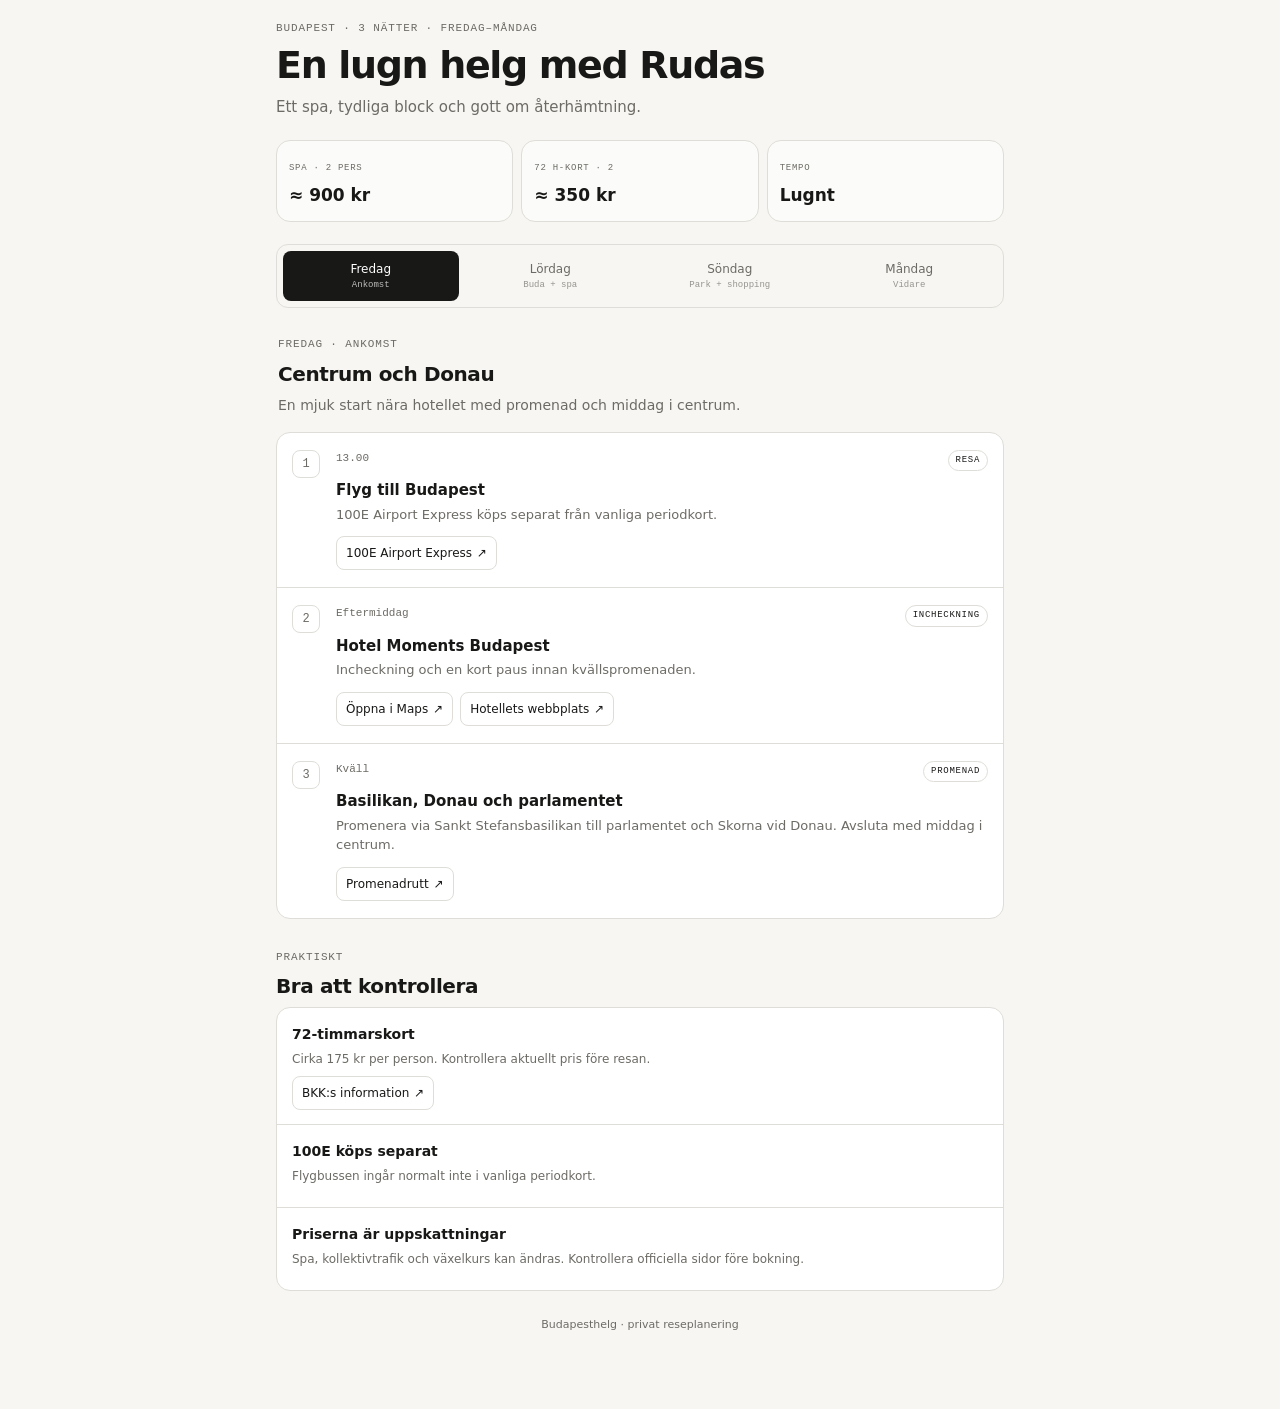
==== index.html @ fdc35cb1 "Publish Budapest weekend itinerary" ====
<!doctype html>
<html lang="sv">
<head>
  <meta charset="utf-8">
  <meta name="viewport" content="width=device-width,initial-scale=1,viewport-fit=cover">
  <meta name="theme-color" content="#f7f6f2">
  <title>Budapesthelg – Rudas och stadsschema</title>
  <style>
    :root{--bg:#f7f6f2;--card:#fff;--text:#181817;--muted:#6d6b65;--line:#deddd7;--soft:#eeece6;--accent:#181817;--accentText:#fff;--radius:14px}*{box-sizing:border-box}html{scroll-behavior:smooth}body{margin:0;background:var(--bg);color:var(--text);font-family:Inter,ui-sans-serif,system-ui,-apple-system,BlinkMacSystemFont,"Segoe UI",sans-serif;line-height:1.5}.app{width:min(760px,100%);margin:auto;padding:20px 16px 64px}.eyebrow,.meta,.tag{font-family:ui-monospace,SFMono-Regular,Menlo,monospace;text-transform:uppercase;letter-spacing:.08em}.eyebrow{font-size:11px;color:var(--muted)}h1{font-size:clamp(24px,6vw,38px);line-height:1.08;letter-spacing:-.035em;margin:8px 0 10px}h2{font-size:20px;letter-spacing:-.02em;margin:6px 0}.lead{margin:0;color:var(--muted);font-size:15px}.summary{display:grid;grid-template-columns:repeat(3,minmax(0,1fr));gap:8px;margin:22px 0}.metric{border:1px solid var(--line);border-radius:var(--radius);padding:12px;background:rgba(255,255,255,.55)}.metric .meta{font-size:9px;color:var(--muted)}.metric strong{display:block;margin-top:6px;font-size:17px;font-weight:600}.tabs{position:sticky;top:0;z-index:10;display:grid;grid-template-columns:repeat(4,1fr);gap:4px;padding:6px;background:rgba(247,246,242,.94);border:1px solid var(--line);border-radius:12px;backdrop-filter:blur(10px)}button{font:inherit;border:0;border-radius:8px;padding:9px 4px;background:transparent;color:var(--muted);cursor:pointer}button.active{background:var(--accent);color:var(--accentText)}button span{display:block;font-size:12px}button small{display:block;font-family:ui-monospace,SFMono-Regular,Menlo,monospace;font-size:9px;opacity:.7;margin-top:1px}.day{display:none}.day.active{display:block}.day-head{padding:28px 2px 16px}.day-head p{margin:5px 0 0;color:var(--muted);font-size:14px}.schedule{border:1px solid var(--line);border-radius:var(--radius);background:var(--card);overflow:hidden}.item{display:grid;grid-template-columns:32px minmax(0,1fr);gap:12px;padding:17px 15px;border-bottom:1px solid var(--line)}.item:last-child{border-bottom:0}.item.feature{background:var(--soft)}.num{width:28px;height:28px;border:1px solid var(--line);border-radius:8px;display:grid;place-items:center;font-family:ui-monospace,SFMono-Regular,Menlo,monospace;font-size:12px;color:var(--muted)}.item-top{display:flex;justify-content:space-between;gap:10px;align-items:start}.time{font-family:ui-monospace,SFMono-Regular,Menlo,monospace;font-size:11px;color:var(--muted)}.tag{font-size:9px;border:1px solid var(--line);border-radius:999px;padding:3px 7px;white-space:nowrap}.item h3{font-size:15px;margin:8px 0 3px}.item p{font-size:13px;color:var(--muted);margin:0}.links{display:flex;flex-wrap:wrap;gap:7px;margin-top:12px}.links a,.practical a{display:inline-flex;align-items:center;gap:5px;border:1px solid var(--line);border-radius:8px;padding:7px 9px;color:var(--text);text-decoration:none;font-size:12px;background:var(--card)}.feature .links a:first-child{background:var(--accent);color:var(--accentText);border-color:var(--accent)}.links a::after,.practical a::after{content:"↗"}.practical{margin-top:30px}.practical-list{border:1px solid var(--line);border-radius:var(--radius);background:var(--card);overflow:hidden}.practical-row{padding:14px 15px;border-bottom:1px solid var(--line)}.practical-row:last-child{border:0}.practical-row strong{font-size:14px}.practical-row p{font-size:12px;color:var(--muted);margin:4px 0 8px}.footer{margin-top:26px;color:var(--muted);font-size:11px;text-align:center}@media(max-width:430px){.app{padding:16px 12px 48px}.summary{grid-template-columns:repeat(2,minmax(0,1fr))}.metric:last-child{grid-column:span 2}.tabs small{display:none}.item{padding:15px 12px}.item-top{align-items:center}}@media(prefers-color-scheme:dark){:root{--bg:#151514;--card:#1c1c1a;--text:#f2f1ec;--muted:#aaa79f;--line:#35342f;--soft:#24231f;--accent:#f2f1ec;--accentText:#181817}.tabs{background:rgba(21,21,20,.94)}.metric{background:rgba(28,28,26,.62)}}
  </style>
</head>
<body>
<main class="app">
  <header>
    <div class="eyebrow">Budapest · 3 nätter · fredag–måndag</div>
    <h1>En lugn helg med Rudas</h1>
    <p class="lead">Ett spa, tydliga block och gott om återhämtning.</p>
    <div class="summary">
      <div class="metric"><span class="meta">Spa · 2 pers</span><strong>≈ 900 kr</strong></div>
      <div class="metric"><span class="meta">72 h-kort · 2</span><strong>≈ 350 kr</strong></div>
      <div class="metric"><span class="meta">Tempo</span><strong>Lugnt</strong></div>
    </div>
  </header>
  <nav class="tabs" aria-label="Välj dag">
    <button class="active" data-day="fre"><span>Fredag</span><small>Ankomst</small></button>
    <button data-day="lor"><span>Lördag</span><small>Buda + spa</small></button>
    <button data-day="son"><span>Söndag</span><small>Park + shopping</small></button>
    <button data-day="man"><span>Måndag</span><small>Vidare</small></button>
  </nav>

  <section class="day active" id="fre">
    <div class="day-head"><div class="eyebrow">Fredag · Ankomst</div><h2>Centrum och Donau</h2><p>En mjuk start nära hotellet med promenad och middag i centrum.</p></div>
    <div class="schedule">
      <article class="item"><div class="num">1</div><div><div class="item-top"><span class="time">13.00</span><span class="tag">Resa</span></div><h3>Flyg till Budapest</h3><p>100E Airport Express köps separat från vanliga periodkort.</p><div class="links"><a href="https://bkk.hu/en/travel-information/airport-express/" target="_blank">100E Airport Express</a></div></div></article>
      <article class="item"><div class="num">2</div><div><div class="item-top"><span class="time">Eftermiddag</span><span class="tag">Incheckning</span></div><h3>Hotel Moments Budapest</h3><p>Incheckning och en kort paus innan kvällspromenaden.</p><div class="links"><a href="https://www.google.com/maps/search/?api=1&query=Hotel+Moments+Budapest" target="_blank">Öppna i Maps</a><a href="https://hotelmomentsbudapest.hu/" target="_blank">Hotellets webbplats</a></div></div></article>
      <article class="item"><div class="num">3</div><div><div class="item-top"><span class="time">Kväll</span><span class="tag">Promenad</span></div><h3>Basilikan, Donau och parlamentet</h3><p>Promenera via Sankt Stefansbasilikan till parlamentet och Skorna vid Donau. Avsluta med middag i centrum.</p><div class="links"><a href="https://www.google.com/maps/dir/?api=1&origin=Hotel+Moments+Budapest&destination=Shoes+on+the+Danube+Bank&waypoints=St.+Stephen%27s+Basilica%7CHungarian+Parliament+Building&travelmode=walking" target="_blank">Promenadrutt</a></div></div></article>
    </div>
  </section>

  <section class="day" id="lor">
    <div class="day-head"><div class="eyebrow">Lördag · Buda + spa</div><h2>Slottskvarteren och Rudas</h2><p>Helgens huvuddag: utsikter i Buda följt av ett långt, lugnt spabesök.</p></div>
    <div class="schedule">
      <article class="item"><div class="num">1</div><div><div class="item-top"><span class="time">Tidig morgon</span><span class="tag">2–3 tim</span></div><h3>Fiskarbastionen och Mattiaskyrkan</h3><p>Börja tidigt för lugnare gränder och bättre plats vid utsiktspunkterna.</p><div class="links"><a href="https://www.google.com/maps/search/?api=1&query=Fisherman%27s+Bastion+Budapest" target="_blank">Öppna i Maps</a><a href="https://matyas-templom.hu/" target="_blank">Mattiaskyrkan</a></div></div></article>
      <article class="item"><div class="num">2</div><div><div class="item-top"><span class="time">Förmiddag</span><span class="tag">Promenad</span></div><h3>Budaslottet</h3><p>Fortsätt söderut genom slottsområdet och ta lunch innan badet.</p><div class="links"><a href="https://www.google.com/maps/dir/?api=1&origin=Fisherman%27s+Bastion&destination=Rudas+Thermal+Bath&waypoints=Buda+Castle&travelmode=walking" target="_blank">Rutt genom Buda</a></div></div></article>
      <article class="item feature"><div class="num">3</div><div><div class="item-top"><span class="time">13.00–16.30</span><span class="tag">3,5 tim</span></div><h3>Rudasbadet</h3><p>Helgens enda spa. Cirka 450 kr per person beroende på dag, paket och växelkurs.</p><div class="links"><a href="https://www.rudasfurdo.hu/en" target="_blank">Rudas officiella sida</a><a href="https://www.google.com/maps/search/?api=1&query=Rudas+Thermal+Bath+Budapest" target="_blank">Öppna i Maps</a></div></div></article>
      <article class="item"><div class="num">4</div><div><div class="item-top"><span class="time">Kväll</span><span class="tag">Valfritt</span></div><h3>Vila, middag och Donaukryssning</h3><p>Lägg kryssningen efter middagen om energin finns. Boka bara om väder och tider passar.</p><div class="links"><a href="https://www.google.com/search?q=Budapest+official+Danube+cruise+evening" target="_blank">Sök avgångar</a></div></div></article>
    </div>
  </section>

  <section class="day" id="son">
    <div class="day-head"><div class="eyebrow">Söndag · Park + shopping</div><h2>Stadsparken och Arena Mall</h2><p>En rymlig dag med park på morgonen, shopping på eftermiddagen och fri kväll.</p></div>
    <div class="schedule">
      <article class="item"><div class="num">1</div><div><div class="item-top"><span class="time">Morgon</span><span class="tag">Promenad</span></div><h3>Hjältarnas torg</h3><p>Starta vid torget och fortsätt in i Stadsparken.</p><div class="links"><a href="https://www.google.com/maps/search/?api=1&query=Heroes%27+Square+Budapest" target="_blank">Öppna i Maps</a></div></div></article>
      <article class="item"><div class="num">2</div><div><div class="item-top"><span class="time">Förmiddag</span><span class="tag">1–2 tim</span></div><h3>Vajdahunyad-slottet</h3><p>Gå genom parken till slottsområdet och ät lunch innan ni åker vidare.</p><div class="links"><a href="https://www.google.com/maps/dir/?api=1&origin=Heroes%27+Square+Budapest&destination=Vajdahunyad+Castle&travelmode=walking" target="_blank">Promenadrutt</a></div></div></article>
      <article class="item"><div class="num">3</div><div><div class="item-top"><span class="time">13.30–17.00</span><span class="tag">3,5 tim</span></div><h3>Arena Mall</h3><p>Shoppingblocket ligger samlat så att resten av dagen inte behöver styras av butiker.</p><div class="links"><a href="https://www.arenamall.hu/en" target="_blank">Arena Mall</a><a href="https://www.google.com/maps/search/?api=1&query=Arena+Mall+Budapest" target="_blank">Öppna i Maps</a></div></div></article>
      <article class="item"><div class="num">4</div><div><div class="item-top"><span class="time">Kväll</span><span class="tag">Valfritt</span></div><h3>Middag och judiska kvarteren</h3><p>Avsluta med en promenad i kvarteren och Szimpla Kert om ni vill ha mer kvällsliv.</p><div class="links"><a href="https://www.google.com/maps/search/?api=1&query=Szimpla+Kert+Budapest" target="_blank">Szimpla Kert</a></div></div></article>
    </div>
  </section>

  <section class="day" id="man">
    <div class="day-head"><div class="eyebrow">Måndag · Vidare</div><h2>Avresa mot Wien</h2><p>Håll morgonen enkel och lämna marginal för frukost, utcheckning och stationen.</p></div>
    <div class="schedule">
      <article class="item"><div class="num">1</div><div><div class="item-top"><span class="time">Morgon</span><span class="tag">Lugnt</span></div><h3>Frukost och utcheckning</h3><p>Kontrollera avgångsstation och tågläge kvällen före.</p></div></article>
      <article class="item"><div class="num">2</div><div><div class="item-top"><span class="time">Därefter</span><span class="tag">Resa</span></div><h3>Tåg mot Wien</h3><p>Planera ankomst till stationen med god marginal.</p><div class="links"><a href="https://www.mavcsoport.hu/en" target="_blank">MÁV</a><a href="https://www.oebb.at/en/" target="_blank">ÖBB</a></div></div></article>
    </div>
  </section>

  <section class="practical">
    <div class="eyebrow">Praktiskt</div>
    <h2>Bra att kontrollera</h2>
    <div class="practical-list">
      <div class="practical-row"><strong>72-timmarskort</strong><p>Cirka 175 kr per person. Kontrollera aktuellt pris före resan.</p><a href="https://bkk.hu/en/tickets-and-passes/prices/travelcards-valid-for-one-or-more-days/budapest-72-hour-travelcard.33/" target="_blank">BKK:s information</a></div>
      <div class="practical-row"><strong>100E köps separat</strong><p>Flygbussen ingår normalt inte i vanliga periodkort.</p></div>
      <div class="practical-row"><strong>Priserna är uppskattningar</strong><p>Spa, kollektivtrafik och växelkurs kan ändras. Kontrollera officiella sidor före bokning.</p></div>
    </div>
  </section>
  <p class="footer">Budapesthelg · privat reseplanering</p>
</main>
<script>
  const buttons=[...document.querySelectorAll('[data-day]')];
  const days=[...document.querySelectorAll('.day')];
  buttons.forEach(button=>button.addEventListener('click',()=>{
    buttons.forEach(b=>b.classList.toggle('active',b===button));
    days.forEach(day=>day.classList.toggle('active',day.id===button.dataset.day));
    history.replaceState(null,'','#'+button.dataset.day);
    window.scrollTo({top:document.querySelector('.tabs').offsetTop-8,behavior:'smooth'});
  }));
  const requested=location.hash.slice(1);
  const initial=buttons.find(b=>b.dataset.day===requested);
  if(initial) initial.click();
</script>
</body>
</html>
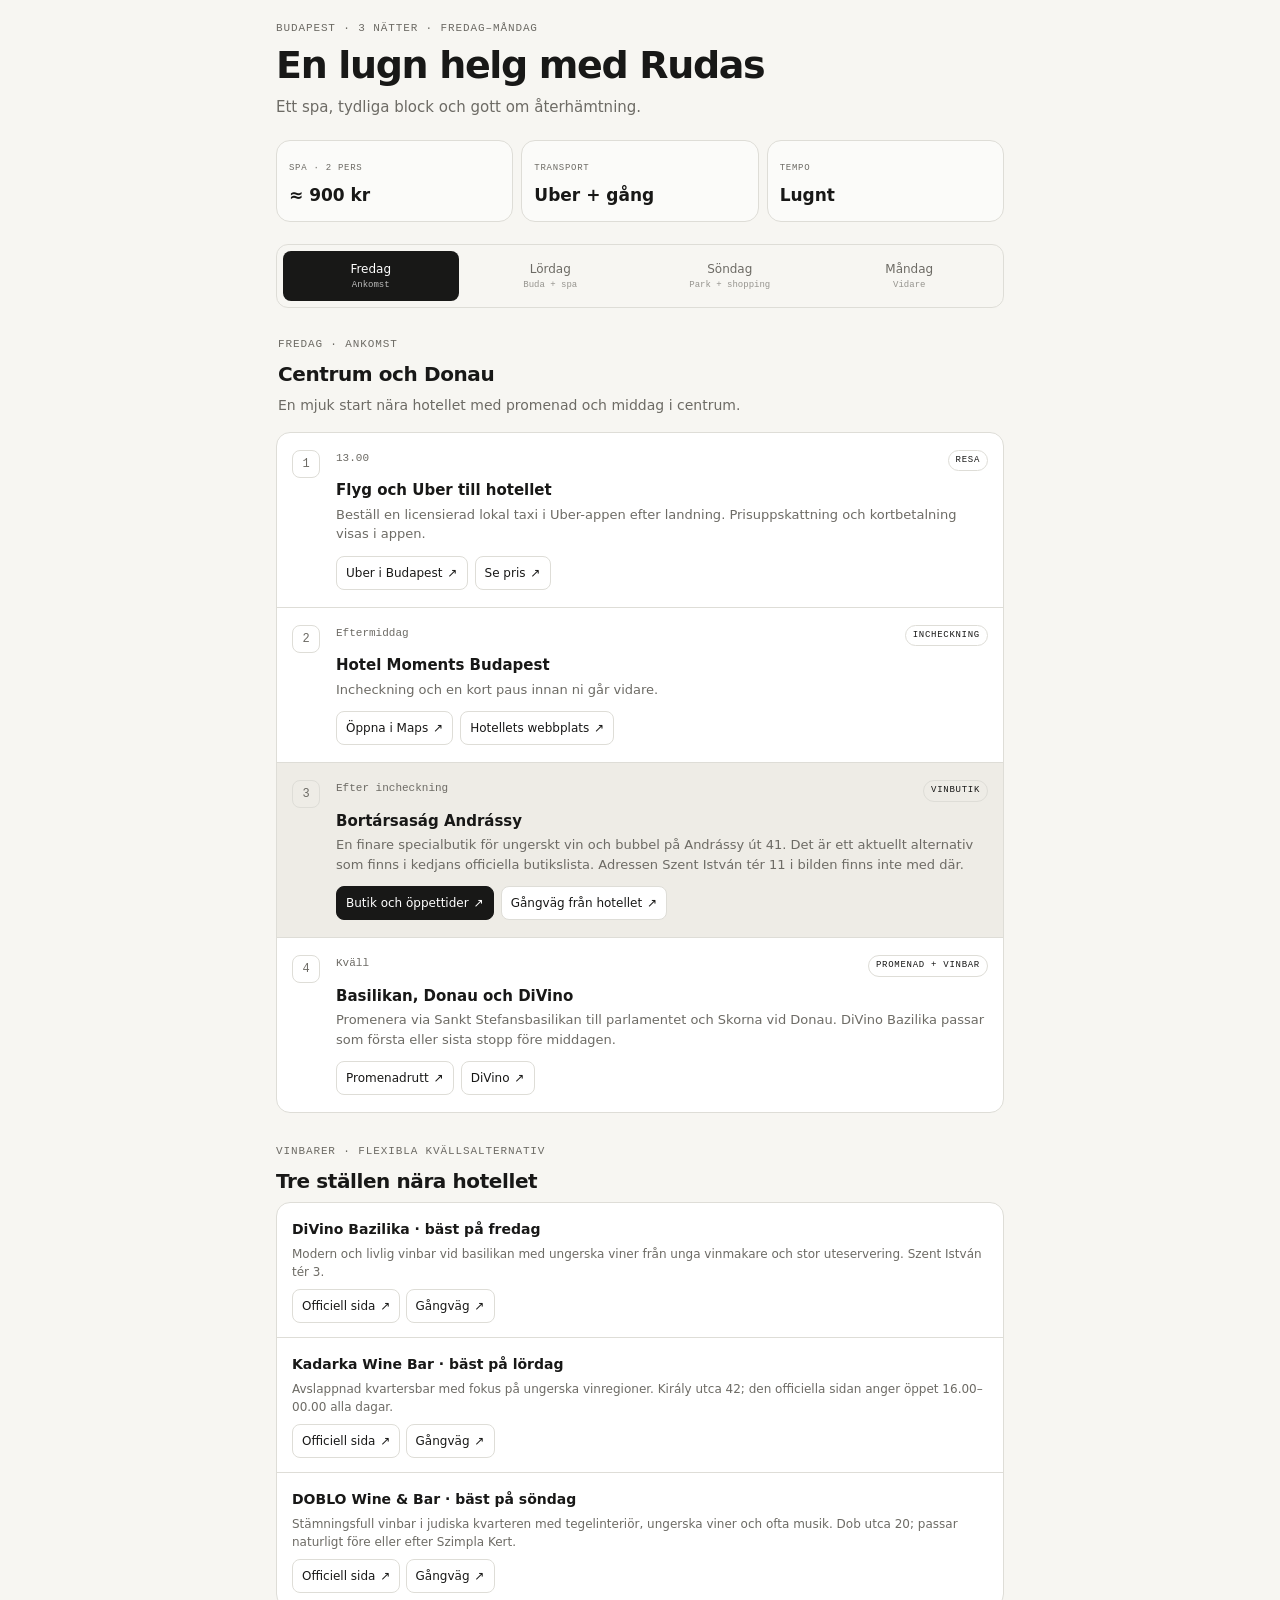
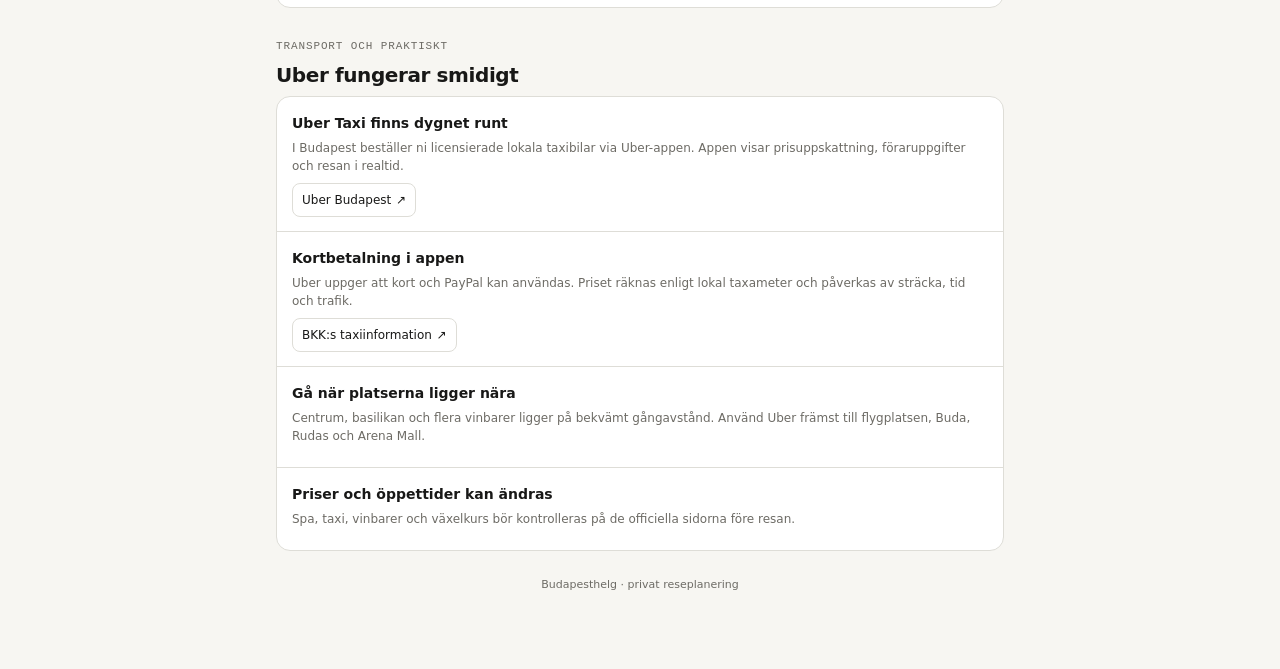
==== commit 4359aa43: "Add Uber transport, wine shop and wine bars" ====
--- a/index.html
+++ b/index.html
@@ -6,7 +6,7 @@
   <meta name="theme-color" content="#f7f6f2">
   <title>Budapesthelg – Rudas och stadsschema</title>
   <style>
-    :root{--bg:#f7f6f2;--card:#fff;--text:#181817;--muted:#6d6b65;--line:#deddd7;--soft:#eeece6;--accent:#181817;--accentText:#fff;--radius:14px}*{box-sizing:border-box}html{scroll-behavior:smooth}body{margin:0;background:var(--bg);color:var(--text);font-family:Inter,ui-sans-serif,system-ui,-apple-system,BlinkMacSystemFont,"Segoe UI",sans-serif;line-height:1.5}.app{width:min(760px,100%);margin:auto;padding:20px 16px 64px}.eyebrow,.meta,.tag{font-family:ui-monospace,SFMono-Regular,Menlo,monospace;text-transform:uppercase;letter-spacing:.08em}.eyebrow{font-size:11px;color:var(--muted)}h1{font-size:clamp(24px,6vw,38px);line-height:1.08;letter-spacing:-.035em;margin:8px 0 10px}h2{font-size:20px;letter-spacing:-.02em;margin:6px 0}.lead{margin:0;color:var(--muted);font-size:15px}.summary{display:grid;grid-template-columns:repeat(3,minmax(0,1fr));gap:8px;margin:22px 0}.metric{border:1px solid var(--line);border-radius:var(--radius);padding:12px;background:rgba(255,255,255,.55)}.metric .meta{font-size:9px;color:var(--muted)}.metric strong{display:block;margin-top:6px;font-size:17px;font-weight:600}.tabs{position:sticky;top:0;z-index:10;display:grid;grid-template-columns:repeat(4,1fr);gap:4px;padding:6px;background:rgba(247,246,242,.94);border:1px solid var(--line);border-radius:12px;backdrop-filter:blur(10px)}button{font:inherit;border:0;border-radius:8px;padding:9px 4px;background:transparent;color:var(--muted);cursor:pointer}button.active{background:var(--accent);color:var(--accentText)}button span{display:block;font-size:12px}button small{display:block;font-family:ui-monospace,SFMono-Regular,Menlo,monospace;font-size:9px;opacity:.7;margin-top:1px}.day{display:none}.day.active{display:block}.day-head{padding:28px 2px 16px}.day-head p{margin:5px 0 0;color:var(--muted);font-size:14px}.schedule{border:1px solid var(--line);border-radius:var(--radius);background:var(--card);overflow:hidden}.item{display:grid;grid-template-columns:32px minmax(0,1fr);gap:12px;padding:17px 15px;border-bottom:1px solid var(--line)}.item:last-child{border-bottom:0}.item.feature{background:var(--soft)}.num{width:28px;height:28px;border:1px solid var(--line);border-radius:8px;display:grid;place-items:center;font-family:ui-monospace,SFMono-Regular,Menlo,monospace;font-size:12px;color:var(--muted)}.item-top{display:flex;justify-content:space-between;gap:10px;align-items:start}.time{font-family:ui-monospace,SFMono-Regular,Menlo,monospace;font-size:11px;color:var(--muted)}.tag{font-size:9px;border:1px solid var(--line);border-radius:999px;padding:3px 7px;white-space:nowrap}.item h3{font-size:15px;margin:8px 0 3px}.item p{font-size:13px;color:var(--muted);margin:0}.links{display:flex;flex-wrap:wrap;gap:7px;margin-top:12px}.links a,.practical a{display:inline-flex;align-items:center;gap:5px;border:1px solid var(--line);border-radius:8px;padding:7px 9px;color:var(--text);text-decoration:none;font-size:12px;background:var(--card)}.feature .links a:first-child{background:var(--accent);color:var(--accentText);border-color:var(--accent)}.links a::after,.practical a::after{content:"↗"}.practical{margin-top:30px}.practical-list{border:1px solid var(--line);border-radius:var(--radius);background:var(--card);overflow:hidden}.practical-row{padding:14px 15px;border-bottom:1px solid var(--line)}.practical-row:last-child{border:0}.practical-row strong{font-size:14px}.practical-row p{font-size:12px;color:var(--muted);margin:4px 0 8px}.footer{margin-top:26px;color:var(--muted);font-size:11px;text-align:center}@media(max-width:430px){.app{padding:16px 12px 48px}.summary{grid-template-columns:repeat(2,minmax(0,1fr))}.metric:last-child{grid-column:span 2}.tabs small{display:none}.item{padding:15px 12px}.item-top{align-items:center}}@media(prefers-color-scheme:dark){:root{--bg:#151514;--card:#1c1c1a;--text:#f2f1ec;--muted:#aaa79f;--line:#35342f;--soft:#24231f;--accent:#f2f1ec;--accentText:#181817}.tabs{background:rgba(21,21,20,.94)}.metric{background:rgba(28,28,26,.62)}}
+    :root{--bg:#f7f6f2;--card:#fff;--text:#181817;--muted:#6d6b65;--line:#deddd7;--soft:#eeece6;--accent:#181817;--accentText:#fff;--radius:14px}*{box-sizing:border-box}html{scroll-behavior:smooth}body{margin:0;overflow-x:hidden;background:var(--bg);color:var(--text);font-family:Inter,ui-sans-serif,system-ui,-apple-system,BlinkMacSystemFont,"Segoe UI",sans-serif;line-height:1.5}.app{width:min(760px,100%);margin:auto;padding:20px 16px 64px}.eyebrow,.meta,.tag{font-family:ui-monospace,SFMono-Regular,Menlo,monospace;text-transform:uppercase;letter-spacing:.08em}.eyebrow{font-size:11px;color:var(--muted)}h1{font-size:clamp(24px,6vw,38px);line-height:1.08;letter-spacing:-.035em;margin:8px 0 10px}h2{font-size:20px;letter-spacing:-.02em;margin:6px 0}.lead{margin:0;color:var(--muted);font-size:15px}.summary{display:grid;grid-template-columns:repeat(auto-fit,minmax(140px,1fr));gap:8px;margin:22px 0}.metric{min-width:0;border:1px solid var(--line);border-radius:var(--radius);padding:12px;background:rgba(255,255,255,.55)}.metric .meta{font-size:9px;color:var(--muted)}.metric strong{display:block;margin-top:6px;font-size:17px;font-weight:600}.tabs{position:sticky;top:0;z-index:10;display:grid;grid-template-columns:repeat(4,1fr);gap:4px;padding:6px;background:rgba(247,246,242,.94);border:1px solid var(--line);border-radius:12px;backdrop-filter:blur(10px)}button{font:inherit;border:0;border-radius:8px;padding:9px 4px;background:transparent;color:var(--muted);cursor:pointer}button.active{background:var(--accent);color:var(--accentText)}button span{display:block;font-size:12px}button small{display:block;font-family:ui-monospace,SFMono-Regular,Menlo,monospace;font-size:9px;opacity:.7;margin-top:1px}.day{display:none}.day.active{display:block}.day-head{padding:28px 2px 16px}.day-head p{margin:5px 0 0;color:var(--muted);font-size:14px}.schedule{border:1px solid var(--line);border-radius:var(--radius);background:var(--card);overflow:hidden}.item{display:grid;grid-template-columns:32px minmax(0,1fr);gap:12px;padding:17px 15px;border-bottom:1px solid var(--line)}.item:last-child{border-bottom:0}.item.feature{background:var(--soft)}.num{width:28px;height:28px;border:1px solid var(--line);border-radius:8px;display:grid;place-items:center;font-family:ui-monospace,SFMono-Regular,Menlo,monospace;font-size:12px;color:var(--muted)}.item-top{display:flex;justify-content:space-between;gap:10px;align-items:start}.time{font-family:ui-monospace,SFMono-Regular,Menlo,monospace;font-size:11px;color:var(--muted)}.tag{font-size:9px;border:1px solid var(--line);border-radius:999px;padding:3px 7px;white-space:nowrap}.item h3{font-size:15px;margin:8px 0 3px}.item p{font-size:13px;color:var(--muted);margin:0}.links{display:flex;flex-wrap:wrap;gap:7px;margin-top:12px}.links a,.practical a{display:inline-flex;align-items:center;gap:5px;border:1px solid var(--line);border-radius:8px;padding:7px 9px;color:var(--text);text-decoration:none;font-size:12px;background:var(--card)}.feature .links a:first-child{background:var(--accent);color:var(--accentText);border-color:var(--accent)}.links a::after,.practical a::after{content:"↗"}.practical{margin-top:30px}.practical-list{border:1px solid var(--line);border-radius:var(--radius);background:var(--card);overflow:hidden}.practical-row{padding:14px 15px;border-bottom:1px solid var(--line)}.practical-row:last-child{border:0}.practical-row strong{font-size:14px}.practical-row p{font-size:12px;color:var(--muted);margin:4px 0 8px}.footer{margin-top:26px;color:var(--muted);font-size:11px;text-align:center}@media(max-width:430px){.app{padding:16px 12px 48px}.summary{grid-template-columns:repeat(2,minmax(0,1fr))}.metric:last-child{grid-column:span 2}.tabs small{display:none}.item{padding:15px 12px}.item-top{align-items:center}}@media(prefers-color-scheme:dark){:root{--bg:#151514;--card:#1c1c1a;--text:#f2f1ec;--muted:#aaa79f;--line:#35342f;--soft:#24231f;--accent:#f2f1ec;--accentText:#181817}.tabs{background:rgba(21,21,20,.94)}.metric{background:rgba(28,28,26,.62)}}
   </style>
 </head>
 <body>
@@ -17,7 +17,7 @@
     <p class="lead">Ett spa, tydliga block och gott om återhämtning.</p>
     <div class="summary">
       <div class="metric"><span class="meta">Spa · 2 pers</span><strong>≈ 900 kr</strong></div>
-      <div class="metric"><span class="meta">72 h-kort · 2</span><strong>≈ 350 kr</strong></div>
+      <div class="metric"><span class="meta">Transport</span><strong>Uber + gång</strong></div>
       <div class="metric"><span class="meta">Tempo</span><strong>Lugnt</strong></div>
     </div>
   </header>
@@ -31,9 +31,10 @@
   <section class="day active" id="fre">
     <div class="day-head"><div class="eyebrow">Fredag · Ankomst</div><h2>Centrum och Donau</h2><p>En mjuk start nära hotellet med promenad och middag i centrum.</p></div>
     <div class="schedule">
-      <article class="item"><div class="num">1</div><div><div class="item-top"><span class="time">13.00</span><span class="tag">Resa</span></div><h3>Flyg till Budapest</h3><p>100E Airport Express köps separat från vanliga periodkort.</p><div class="links"><a href="https://bkk.hu/en/travel-information/airport-express/" target="_blank">100E Airport Express</a></div></div></article>
-      <article class="item"><div class="num">2</div><div><div class="item-top"><span class="time">Eftermiddag</span><span class="tag">Incheckning</span></div><h3>Hotel Moments Budapest</h3><p>Incheckning och en kort paus innan kvällspromenaden.</p><div class="links"><a href="https://www.google.com/maps/search/?api=1&query=Hotel+Moments+Budapest" target="_blank">Öppna i Maps</a><a href="https://hotelmomentsbudapest.hu/" target="_blank">Hotellets webbplats</a></div></div></article>
-      <article class="item"><div class="num">3</div><div><div class="item-top"><span class="time">Kväll</span><span class="tag">Promenad</span></div><h3>Basilikan, Donau och parlamentet</h3><p>Promenera via Sankt Stefansbasilikan till parlamentet och Skorna vid Donau. Avsluta med middag i centrum.</p><div class="links"><a href="https://www.google.com/maps/dir/?api=1&origin=Hotel+Moments+Budapest&destination=Shoes+on+the+Danube+Bank&waypoints=St.+Stephen%27s+Basilica%7CHungarian+Parliament+Building&travelmode=walking" target="_blank">Promenadrutt</a></div></div></article>
+      <article class="item"><div class="num">1</div><div><div class="item-top"><span class="time">13.00</span><span class="tag">Resa</span></div><h3>Flyg och Uber till hotellet</h3><p>Beställ en licensierad lokal taxi i Uber-appen efter landning. Prisuppskattning och kortbetalning visas i appen.</p><div class="links"><a href="https://www.uber.com/hu/en/r/cities/taxi/budapest-budapest-hu/" target="_blank">Uber i Budapest</a><a href="https://m.uber.com/looking" target="_blank">Se pris</a></div></div></article>
+      <article class="item"><div class="num">2</div><div><div class="item-top"><span class="time">Eftermiddag</span><span class="tag">Incheckning</span></div><h3>Hotel Moments Budapest</h3><p>Incheckning och en kort paus innan ni går vidare.</p><div class="links"><a href="https://www.google.com/maps/search/?api=1&query=Hotel+Moments+Budapest" target="_blank">Öppna i Maps</a><a href="https://hotelmomentsbudapest.hu/" target="_blank">Hotellets webbplats</a></div></div></article>
+      <article class="item feature"><div class="num">3</div><div><div class="item-top"><span class="time">Efter incheckning</span><span class="tag">Vinbutik</span></div><h3>Bortársaság Andrássy</h3><p>En finare specialbutik för ungerskt vin och bubbel på Andrássy út 41. Det är ett aktuellt alternativ som finns i kedjans officiella butikslista. Adressen Szent István tér 11 i bilden finns inte med där.</p><div class="links"><a href="https://www.bortarsasag.hu/en/wine-stores/andrassy" target="_blank">Butik och öppettider</a><a href="https://www.google.com/maps/dir/?api=1&origin=Hotel+Moments+Budapest&destination=Bort%C3%A1rsas%C3%A1g+Andr%C3%A1ssy%2C+Andr%C3%A1ssy+%C3%BAt+41%2C+Budapest&travelmode=walking" target="_blank">Gångväg från hotellet</a></div></div></article>
+      <article class="item"><div class="num">4</div><div><div class="item-top"><span class="time">Kväll</span><span class="tag">Promenad + vinbar</span></div><h3>Basilikan, Donau och DiVino</h3><p>Promenera via Sankt Stefansbasilikan till parlamentet och Skorna vid Donau. DiVino Bazilika passar som första eller sista stopp före middagen.</p><div class="links"><a href="https://www.google.com/maps/dir/?api=1&origin=Hotel+Moments+Budapest&destination=Shoes+on+the+Danube+Bank&waypoints=DiVino+Bazilika%7CHungarian+Parliament+Building&travelmode=walking" target="_blank">Promenadrutt</a><a href="https://bazilika.divino.hu/en/" target="_blank">DiVino</a></div></div></article>
     </div>
   </section>
 
@@ -43,7 +44,7 @@
       <article class="item"><div class="num">1</div><div><div class="item-top"><span class="time">Tidig morgon</span><span class="tag">2–3 tim</span></div><h3>Fiskarbastionen och Mattiaskyrkan</h3><p>Börja tidigt för lugnare gränder och bättre plats vid utsiktspunkterna.</p><div class="links"><a href="https://www.google.com/maps/search/?api=1&query=Fisherman%27s+Bastion+Budapest" target="_blank">Öppna i Maps</a><a href="https://matyas-templom.hu/" target="_blank">Mattiaskyrkan</a></div></div></article>
       <article class="item"><div class="num">2</div><div><div class="item-top"><span class="time">Förmiddag</span><span class="tag">Promenad</span></div><h3>Budaslottet</h3><p>Fortsätt söderut genom slottsområdet och ta lunch innan badet.</p><div class="links"><a href="https://www.google.com/maps/dir/?api=1&origin=Fisherman%27s+Bastion&destination=Rudas+Thermal+Bath&waypoints=Buda+Castle&travelmode=walking" target="_blank">Rutt genom Buda</a></div></div></article>
       <article class="item feature"><div class="num">3</div><div><div class="item-top"><span class="time">13.00–16.30</span><span class="tag">3,5 tim</span></div><h3>Rudasbadet</h3><p>Helgens enda spa. Cirka 450 kr per person beroende på dag, paket och växelkurs.</p><div class="links"><a href="https://www.rudasfurdo.hu/en" target="_blank">Rudas officiella sida</a><a href="https://www.google.com/maps/search/?api=1&query=Rudas+Thermal+Bath+Budapest" target="_blank">Öppna i Maps</a></div></div></article>
-      <article class="item"><div class="num">4</div><div><div class="item-top"><span class="time">Kväll</span><span class="tag">Valfritt</span></div><h3>Vila, middag och Donaukryssning</h3><p>Lägg kryssningen efter middagen om energin finns. Boka bara om väder och tider passar.</p><div class="links"><a href="https://www.google.com/search?q=Budapest+official+Danube+cruise+evening" target="_blank">Sök avgångar</a></div></div></article>
+      <article class="item"><div class="num">4</div><div><div class="item-top"><span class="time">Kväll</span><span class="tag">Välj ett</span></div><h3>Kadarka eller Donaukryssning</h3><p>Efter vila och middag: välj den avslappnade Kadarka Wine Bar eller en kvällskryssning, beroende på energi och väder.</p><div class="links"><a href="https://kadarkawinebar.com/" target="_blank">Kadarka</a><a href="https://www.google.com/search?q=Budapest+official+Danube+cruise+evening" target="_blank">Sök kryssning</a></div></div></article>
     </div>
   </section>
 
@@ -53,7 +54,7 @@
       <article class="item"><div class="num">1</div><div><div class="item-top"><span class="time">Morgon</span><span class="tag">Promenad</span></div><h3>Hjältarnas torg</h3><p>Starta vid torget och fortsätt in i Stadsparken.</p><div class="links"><a href="https://www.google.com/maps/search/?api=1&query=Heroes%27+Square+Budapest" target="_blank">Öppna i Maps</a></div></div></article>
       <article class="item"><div class="num">2</div><div><div class="item-top"><span class="time">Förmiddag</span><span class="tag">1–2 tim</span></div><h3>Vajdahunyad-slottet</h3><p>Gå genom parken till slottsområdet och ät lunch innan ni åker vidare.</p><div class="links"><a href="https://www.google.com/maps/dir/?api=1&origin=Heroes%27+Square+Budapest&destination=Vajdahunyad+Castle&travelmode=walking" target="_blank">Promenadrutt</a></div></div></article>
       <article class="item"><div class="num">3</div><div><div class="item-top"><span class="time">13.30–17.00</span><span class="tag">3,5 tim</span></div><h3>Arena Mall</h3><p>Shoppingblocket ligger samlat så att resten av dagen inte behöver styras av butiker.</p><div class="links"><a href="https://www.arenamall.hu/en" target="_blank">Arena Mall</a><a href="https://www.google.com/maps/search/?api=1&query=Arena+Mall+Budapest" target="_blank">Öppna i Maps</a></div></div></article>
-      <article class="item"><div class="num">4</div><div><div class="item-top"><span class="time">Kväll</span><span class="tag">Valfritt</span></div><h3>Middag och judiska kvarteren</h3><p>Avsluta med en promenad i kvarteren och Szimpla Kert om ni vill ha mer kvällsliv.</p><div class="links"><a href="https://www.google.com/maps/search/?api=1&query=Szimpla+Kert+Budapest" target="_blank">Szimpla Kert</a></div></div></article>
+      <article class="item"><div class="num">4</div><div><div class="item-top"><span class="time">Kväll</span><span class="tag">Vinbar</span></div><h3>DOBLO och judiska kvarteren</h3><p>Börja på stämningsfulla DOBLO på Dob utca 20 och fortsätt till Szimpla Kert om ni vill ha mer kvällsliv.</p><div class="links"><a href="https://doblo.hu/" target="_blank">DOBLO</a><a href="https://www.google.com/maps/dir/?api=1&origin=DOBLO+Wine+%26+Bar%2C+Dob+utca+20%2C+Budapest&destination=Szimpla+Kert%2C+Budapest&travelmode=walking" target="_blank">Kvällsrutt</a></div></div></article>
     </div>
   </section>
 
@@ -66,12 +67,23 @@
   </section>
 
   <section class="practical">
-    <div class="eyebrow">Praktiskt</div>
-    <h2>Bra att kontrollera</h2>
+    <div class="eyebrow">Vinbarer · flexibla kvällsalternativ</div>
+    <h2>Tre ställen nära hotellet</h2>
     <div class="practical-list">
-      <div class="practical-row"><strong>72-timmarskort</strong><p>Cirka 175 kr per person. Kontrollera aktuellt pris före resan.</p><a href="https://bkk.hu/en/tickets-and-passes/prices/travelcards-valid-for-one-or-more-days/budapest-72-hour-travelcard.33/" target="_blank">BKK:s information</a></div>
-      <div class="practical-row"><strong>100E köps separat</strong><p>Flygbussen ingår normalt inte i vanliga periodkort.</p></div>
-      <div class="practical-row"><strong>Priserna är uppskattningar</strong><p>Spa, kollektivtrafik och växelkurs kan ändras. Kontrollera officiella sidor före bokning.</p></div>
+      <div class="practical-row"><strong>DiVino Bazilika · bäst på fredag</strong><p>Modern och livlig vinbar vid basilikan med ungerska viner från unga vinmakare och stor uteservering. Szent István tér 3.</p><a href="https://bazilika.divino.hu/en/" target="_blank">Officiell sida</a> <a href="https://www.google.com/maps/dir/?api=1&origin=Hotel+Moments+Budapest&destination=DiVino+Bazilika%2C+Szent+Istv%C3%A1n+t%C3%A9r+3%2C+Budapest&travelmode=walking" target="_blank">Gångväg</a></div>
+      <div class="practical-row"><strong>Kadarka Wine Bar · bäst på lördag</strong><p>Avslappnad kvartersbar med fokus på ungerska vinregioner. Király utca 42; den officiella sidan anger öppet 16.00–00.00 alla dagar.</p><a href="https://kadarkawinebar.com/" target="_blank">Officiell sida</a> <a href="https://www.google.com/maps/dir/?api=1&origin=Hotel+Moments+Budapest&destination=Kadarka+Wine+Bar%2C+Kir%C3%A1ly+utca+42%2C+Budapest&travelmode=walking" target="_blank">Gångväg</a></div>
+      <div class="practical-row"><strong>DOBLO Wine & Bar · bäst på söndag</strong><p>Stämningsfull vinbar i judiska kvarteren med tegelinteriör, ungerska viner och ofta musik. Dob utca 20; passar naturligt före eller efter Szimpla Kert.</p><a href="https://doblo.hu/" target="_blank">Officiell sida</a> <a href="https://www.google.com/maps/dir/?api=1&origin=Hotel+Moments+Budapest&destination=DOBLO+Wine+%26+Bar%2C+Dob+utca+20%2C+Budapest&travelmode=walking" target="_blank">Gångväg</a></div>
+    </div>
+  </section>
+
+  <section class="practical">
+    <div class="eyebrow">Transport och praktiskt</div>
+    <h2>Uber fungerar smidigt</h2>
+    <div class="practical-list">
+      <div class="practical-row"><strong>Uber Taxi finns dygnet runt</strong><p>I Budapest beställer ni licensierade lokala taxibilar via Uber-appen. Appen visar prisuppskattning, föraruppgifter och resan i realtid.</p><a href="https://www.uber.com/hu/en/r/cities/taxi/budapest-budapest-hu/" target="_blank">Uber Budapest</a></div>
+      <div class="practical-row"><strong>Kortbetalning i appen</strong><p>Uber uppger att kort och PayPal kan användas. Priset räknas enligt lokal taxameter och påverkas av sträcka, tid och trafik.</p><a href="https://bkk.hu/en/travel-information/taxi-services/" target="_blank">BKK:s taxiinformation</a></div>
+      <div class="practical-row"><strong>Gå när platserna ligger nära</strong><p>Centrum, basilikan och flera vinbarer ligger på bekvämt gångavstånd. Använd Uber främst till flygplatsen, Buda, Rudas och Arena Mall.</p></div>
+      <div class="practical-row"><strong>Priser och öppettider kan ändras</strong><p>Spa, taxi, vinbarer och växelkurs bör kontrolleras på de officiella sidorna före resan.</p></div>
     </div>
   </section>
   <p class="footer">Budapesthelg · privat reseplanering</p>
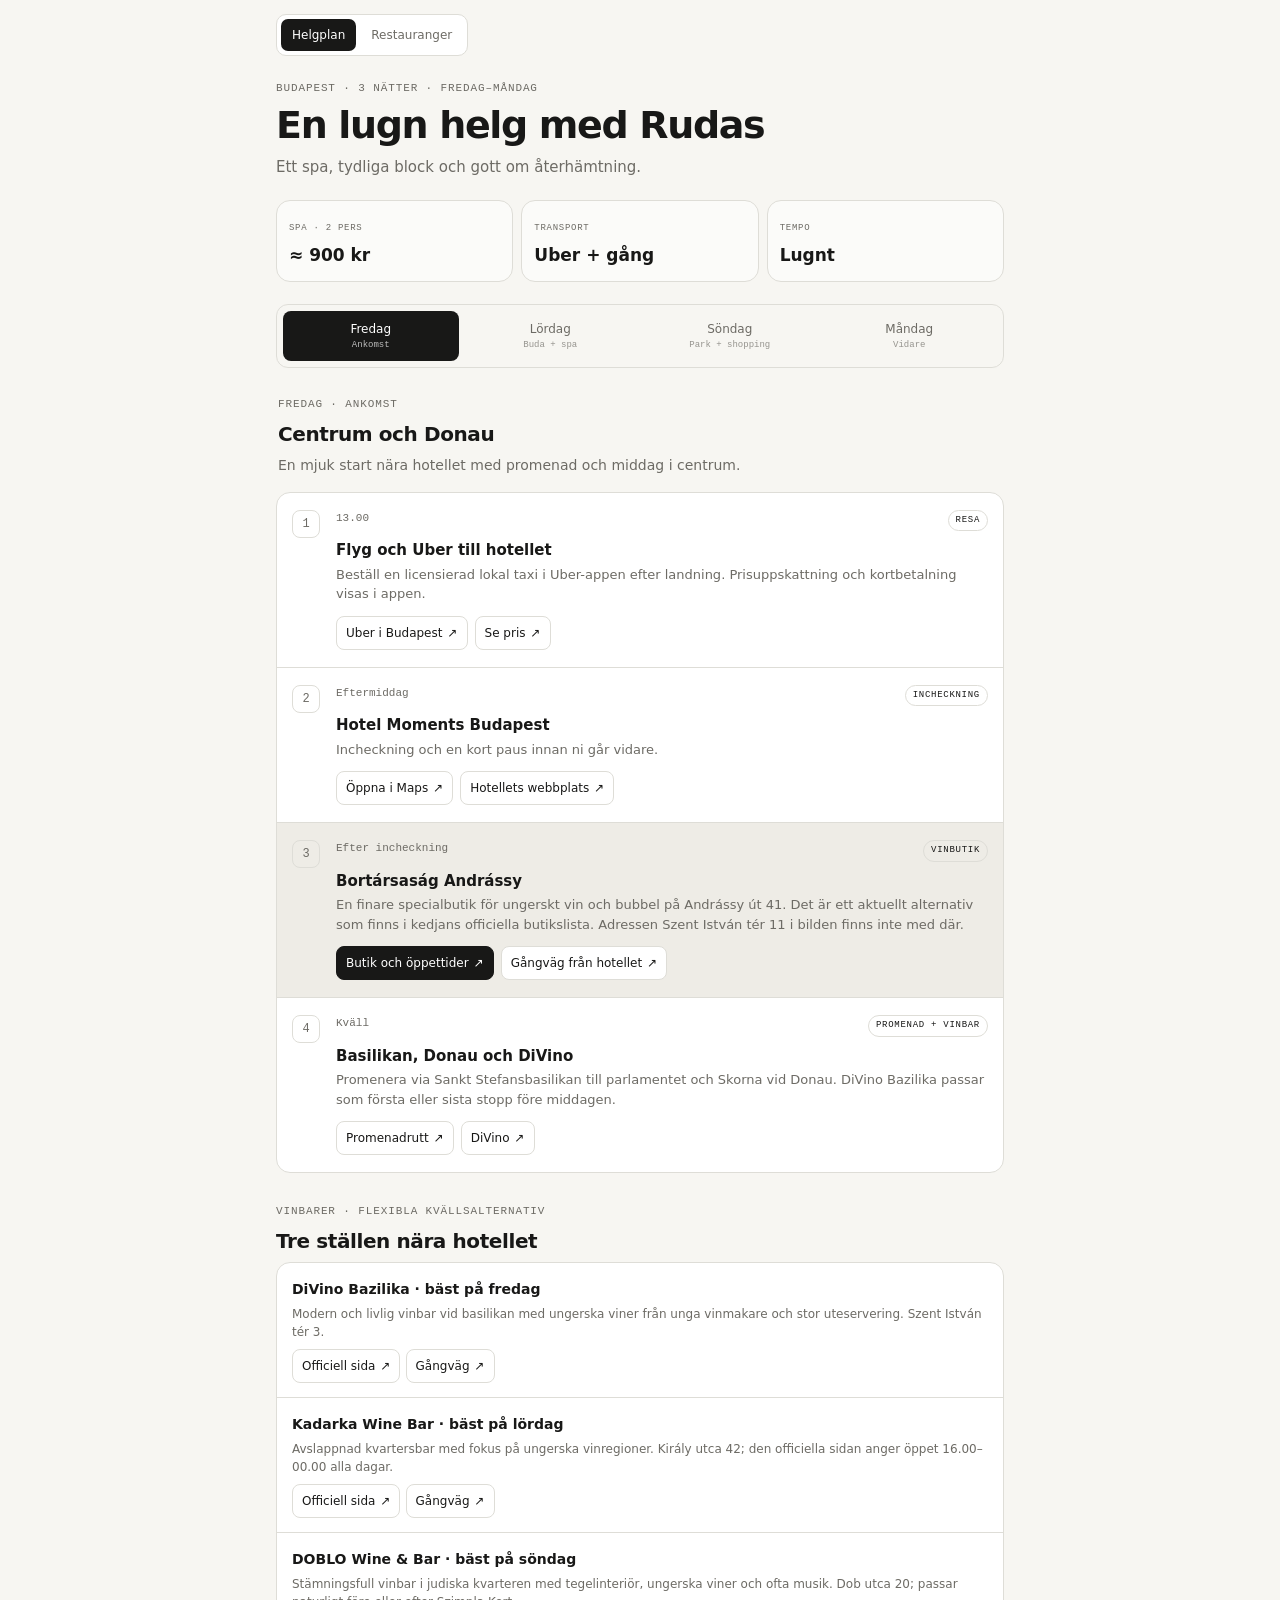
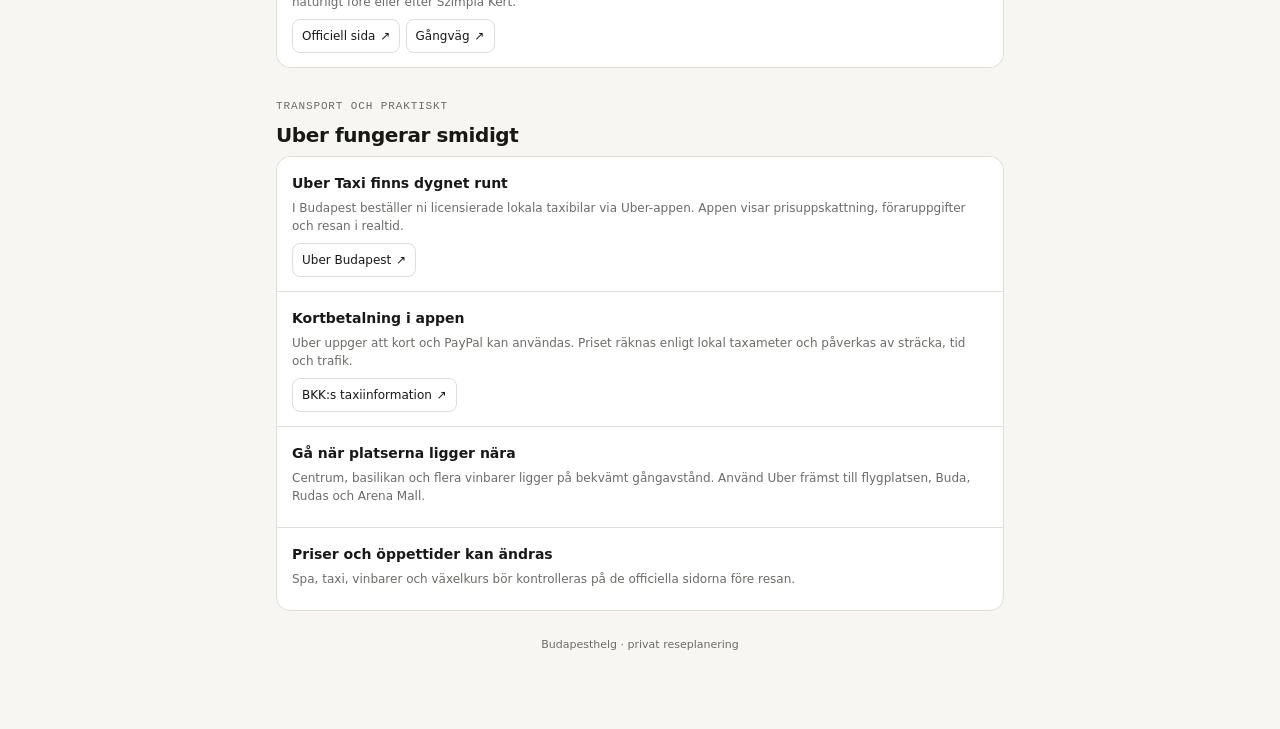
==== commit 58dec69e: "Add short-notice Budapest restaurant guide" ====
--- a/index.html
+++ b/index.html
@@ -6,11 +6,15 @@
   <meta name="theme-color" content="#f7f6f2">
   <title>Budapesthelg – Rudas och stadsschema</title>
   <style>
-    :root{--bg:#f7f6f2;--card:#fff;--text:#181817;--muted:#6d6b65;--line:#deddd7;--soft:#eeece6;--accent:#181817;--accentText:#fff;--radius:14px}*{box-sizing:border-box}html{scroll-behavior:smooth}body{margin:0;overflow-x:hidden;background:var(--bg);color:var(--text);font-family:Inter,ui-sans-serif,system-ui,-apple-system,BlinkMacSystemFont,"Segoe UI",sans-serif;line-height:1.5}.app{width:min(760px,100%);margin:auto;padding:20px 16px 64px}.eyebrow,.meta,.tag{font-family:ui-monospace,SFMono-Regular,Menlo,monospace;text-transform:uppercase;letter-spacing:.08em}.eyebrow{font-size:11px;color:var(--muted)}h1{font-size:clamp(24px,6vw,38px);line-height:1.08;letter-spacing:-.035em;margin:8px 0 10px}h2{font-size:20px;letter-spacing:-.02em;margin:6px 0}.lead{margin:0;color:var(--muted);font-size:15px}.summary{display:grid;grid-template-columns:repeat(auto-fit,minmax(140px,1fr));gap:8px;margin:22px 0}.metric{min-width:0;border:1px solid var(--line);border-radius:var(--radius);padding:12px;background:rgba(255,255,255,.55)}.metric .meta{font-size:9px;color:var(--muted)}.metric strong{display:block;margin-top:6px;font-size:17px;font-weight:600}.tabs{position:sticky;top:0;z-index:10;display:grid;grid-template-columns:repeat(4,1fr);gap:4px;padding:6px;background:rgba(247,246,242,.94);border:1px solid var(--line);border-radius:12px;backdrop-filter:blur(10px)}button{font:inherit;border:0;border-radius:8px;padding:9px 4px;background:transparent;color:var(--muted);cursor:pointer}button.active{background:var(--accent);color:var(--accentText)}button span{display:block;font-size:12px}button small{display:block;font-family:ui-monospace,SFMono-Regular,Menlo,monospace;font-size:9px;opacity:.7;margin-top:1px}.day{display:none}.day.active{display:block}.day-head{padding:28px 2px 16px}.day-head p{margin:5px 0 0;color:var(--muted);font-size:14px}.schedule{border:1px solid var(--line);border-radius:var(--radius);background:var(--card);overflow:hidden}.item{display:grid;grid-template-columns:32px minmax(0,1fr);gap:12px;padding:17px 15px;border-bottom:1px solid var(--line)}.item:last-child{border-bottom:0}.item.feature{background:var(--soft)}.num{width:28px;height:28px;border:1px solid var(--line);border-radius:8px;display:grid;place-items:center;font-family:ui-monospace,SFMono-Regular,Menlo,monospace;font-size:12px;color:var(--muted)}.item-top{display:flex;justify-content:space-between;gap:10px;align-items:start}.time{font-family:ui-monospace,SFMono-Regular,Menlo,monospace;font-size:11px;color:var(--muted)}.tag{font-size:9px;border:1px solid var(--line);border-radius:999px;padding:3px 7px;white-space:nowrap}.item h3{font-size:15px;margin:8px 0 3px}.item p{font-size:13px;color:var(--muted);margin:0}.links{display:flex;flex-wrap:wrap;gap:7px;margin-top:12px}.links a,.practical a{display:inline-flex;align-items:center;gap:5px;border:1px solid var(--line);border-radius:8px;padding:7px 9px;color:var(--text);text-decoration:none;font-size:12px;background:var(--card)}.feature .links a:first-child{background:var(--accent);color:var(--accentText);border-color:var(--accent)}.links a::after,.practical a::after{content:"↗"}.practical{margin-top:30px}.practical-list{border:1px solid var(--line);border-radius:var(--radius);background:var(--card);overflow:hidden}.practical-row{padding:14px 15px;border-bottom:1px solid var(--line)}.practical-row:last-child{border:0}.practical-row strong{font-size:14px}.practical-row p{font-size:12px;color:var(--muted);margin:4px 0 8px}.footer{margin-top:26px;color:var(--muted);font-size:11px;text-align:center}@media(max-width:430px){.app{padding:16px 12px 48px}.summary{grid-template-columns:repeat(2,minmax(0,1fr))}.metric:last-child{grid-column:span 2}.tabs small{display:none}.item{padding:15px 12px}.item-top{align-items:center}}@media(prefers-color-scheme:dark){:root{--bg:#151514;--card:#1c1c1a;--text:#f2f1ec;--muted:#aaa79f;--line:#35342f;--soft:#24231f;--accent:#f2f1ec;--accentText:#181817}.tabs{background:rgba(21,21,20,.94)}.metric{background:rgba(28,28,26,.62)}}
+    :root{--bg:#f7f6f2;--card:#fff;--text:#181817;--muted:#6d6b65;--line:#deddd7;--soft:#eeece6;--accent:#181817;--accentText:#fff;--radius:14px}*{box-sizing:border-box}html{scroll-behavior:smooth}body{margin:0;overflow-x:hidden;background:var(--bg);color:var(--text);font-family:Inter,ui-sans-serif,system-ui,-apple-system,BlinkMacSystemFont,"Segoe UI",sans-serif;line-height:1.5}.app{width:min(760px,100%);margin:auto;padding:14px 16px 64px}.site-nav{display:flex;align-items:center;gap:4px;width:max-content;max-width:100%;padding:4px;margin-bottom:24px;border:1px solid var(--line);border-radius:10px;background:var(--card)}.site-nav a{padding:7px 11px;border-radius:7px;color:var(--muted);font-size:12px;text-decoration:none}.site-nav a.active{background:var(--accent);color:var(--accentText)}.eyebrow,.meta,.tag{font-family:ui-monospace,SFMono-Regular,Menlo,monospace;text-transform:uppercase;letter-spacing:.08em}.eyebrow{font-size:11px;color:var(--muted)}h1{font-size:clamp(24px,6vw,38px);line-height:1.08;letter-spacing:-.035em;margin:8px 0 10px}h2{font-size:20px;letter-spacing:-.02em;margin:6px 0}.lead{margin:0;color:var(--muted);font-size:15px}.summary{display:grid;grid-template-columns:repeat(auto-fit,minmax(140px,1fr));gap:8px;margin:22px 0}.metric{min-width:0;border:1px solid var(--line);border-radius:var(--radius);padding:12px;background:rgba(255,255,255,.55)}.metric .meta{font-size:9px;color:var(--muted)}.metric strong{display:block;margin-top:6px;font-size:17px;font-weight:600}.tabs{position:sticky;top:0;z-index:10;display:grid;grid-template-columns:repeat(4,1fr);gap:4px;padding:6px;background:rgba(247,246,242,.94);border:1px solid var(--line);border-radius:12px;backdrop-filter:blur(10px)}button{font:inherit;border:0;border-radius:8px;padding:9px 4px;background:transparent;color:var(--muted);cursor:pointer}button.active{background:var(--accent);color:var(--accentText)}button span{display:block;font-size:12px}button small{display:block;font-family:ui-monospace,SFMono-Regular,Menlo,monospace;font-size:9px;opacity:.7;margin-top:1px}.day{display:none}.day.active{display:block}.day-head{padding:28px 2px 16px}.day-head p{margin:5px 0 0;color:var(--muted);font-size:14px}.schedule{border:1px solid var(--line);border-radius:var(--radius);background:var(--card);overflow:hidden}.item{display:grid;grid-template-columns:32px minmax(0,1fr);gap:12px;padding:17px 15px;border-bottom:1px solid var(--line)}.item:last-child{border-bottom:0}.item.feature{background:var(--soft)}.num{width:28px;height:28px;border:1px solid var(--line);border-radius:8px;display:grid;place-items:center;font-family:ui-monospace,SFMono-Regular,Menlo,monospace;font-size:12px;color:var(--muted)}.item-top{display:flex;justify-content:space-between;gap:10px;align-items:start}.time{font-family:ui-monospace,SFMono-Regular,Menlo,monospace;font-size:11px;color:var(--muted)}.tag{font-size:9px;border:1px solid var(--line);border-radius:999px;padding:3px 7px;white-space:nowrap}.item h3{font-size:15px;margin:8px 0 3px}.item p{font-size:13px;color:var(--muted);margin:0}.links{display:flex;flex-wrap:wrap;gap:7px;margin-top:12px}.links a,.practical a{display:inline-flex;align-items:center;gap:5px;border:1px solid var(--line);border-radius:8px;padding:7px 9px;color:var(--text);text-decoration:none;font-size:12px;background:var(--card)}.feature .links a:first-child{background:var(--accent);color:var(--accentText);border-color:var(--accent)}.links a::after,.practical a::after{content:"↗"}.practical{margin-top:30px}.practical-list{border:1px solid var(--line);border-radius:var(--radius);background:var(--card);overflow:hidden}.practical-row{padding:14px 15px;border-bottom:1px solid var(--line)}.practical-row:last-child{border:0}.practical-row strong{font-size:14px}.practical-row p{font-size:12px;color:var(--muted);margin:4px 0 8px}.footer{margin-top:26px;color:var(--muted);font-size:11px;text-align:center}@media(max-width:430px){.app{padding:16px 12px 48px}.summary{grid-template-columns:repeat(2,minmax(0,1fr))}.metric:last-child{grid-column:span 2}.tabs small{display:none}.item{padding:15px 12px}.item-top{align-items:center}}@media(prefers-color-scheme:dark){:root{--bg:#151514;--card:#1c1c1a;--text:#f2f1ec;--muted:#aaa79f;--line:#35342f;--soft:#24231f;--accent:#f2f1ec;--accentText:#181817}.tabs{background:rgba(21,21,20,.94)}.metric{background:rgba(28,28,26,.62)}}
   </style>
 </head>
 <body>
 <main class="app">
+  <nav class="site-nav" aria-label="Huvudnavigering">
+    <a href="./" class="active">Helgplan</a>
+    <a href="restaurants.html">Restauranger</a>
+  </nav>
   <header>
     <div class="eyebrow">Budapest · 3 nätter · fredag–måndag</div>
     <h1>En lugn helg med Rudas</h1>
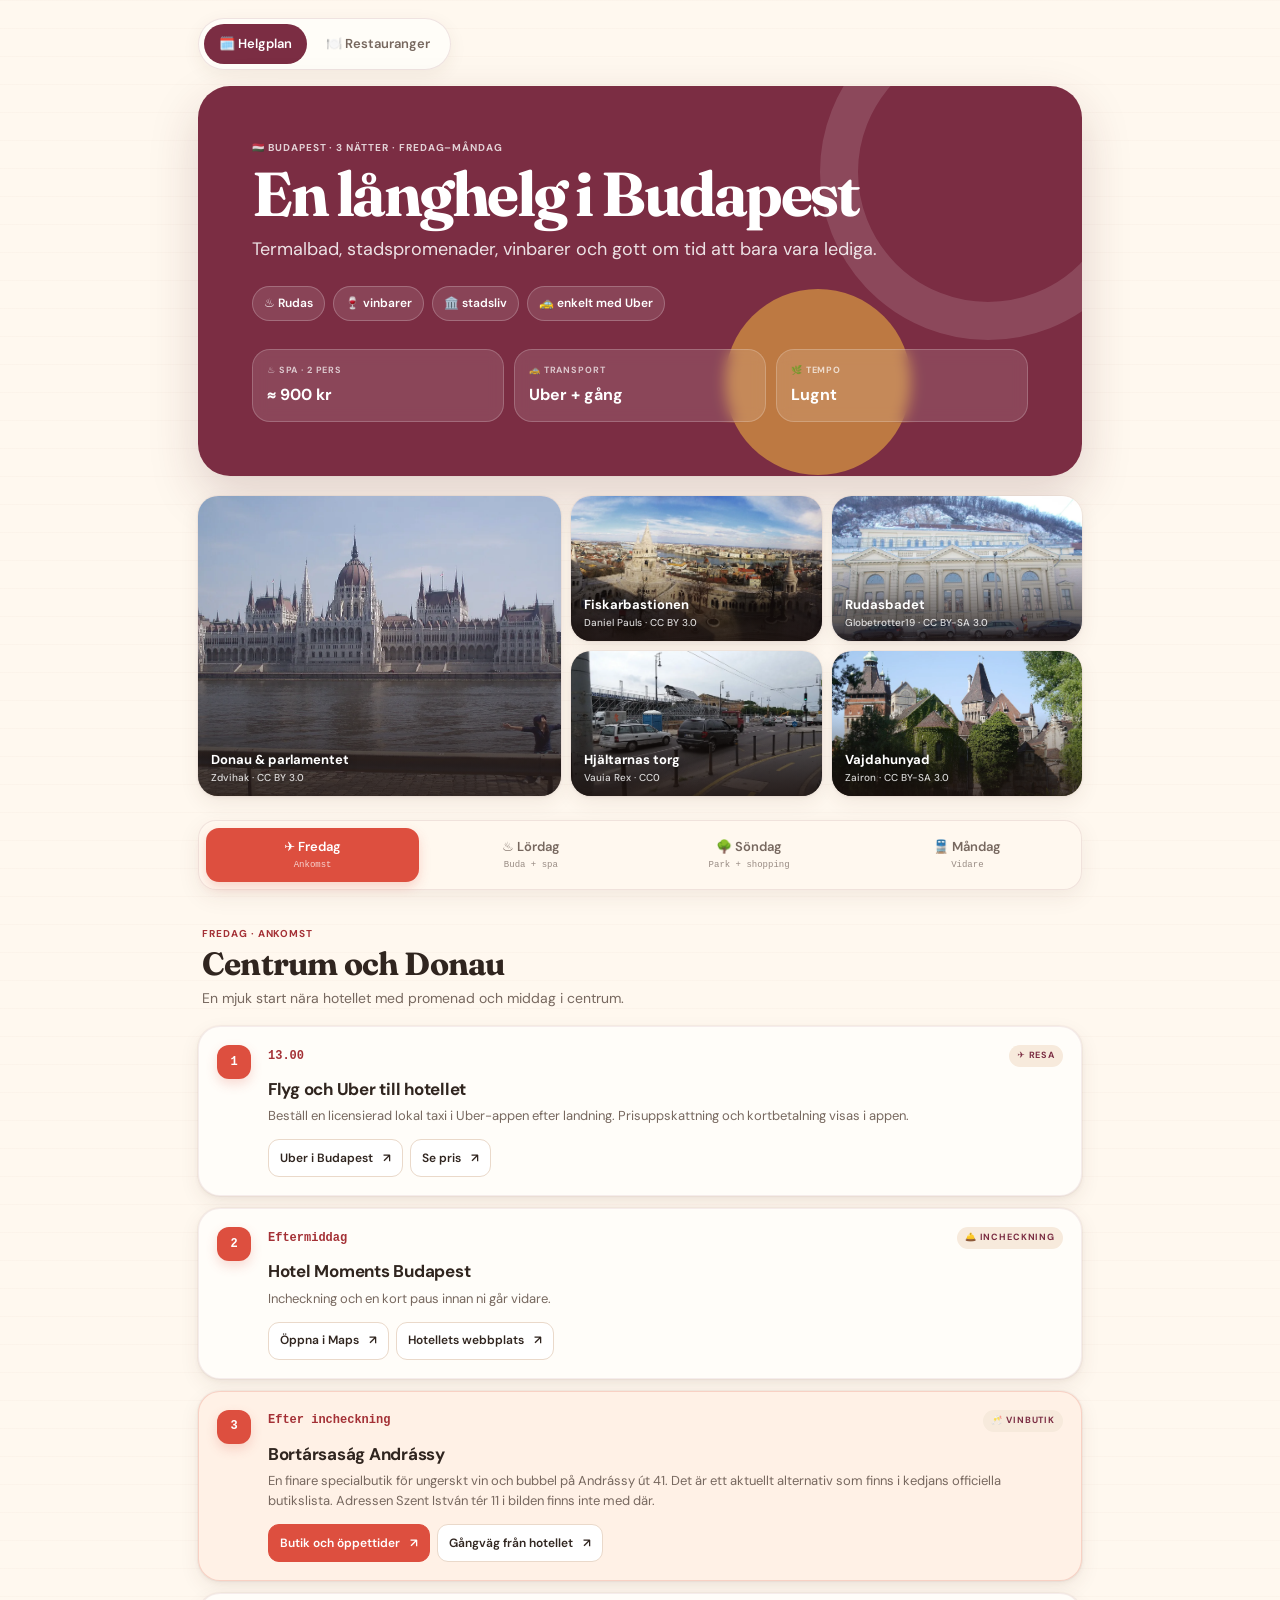
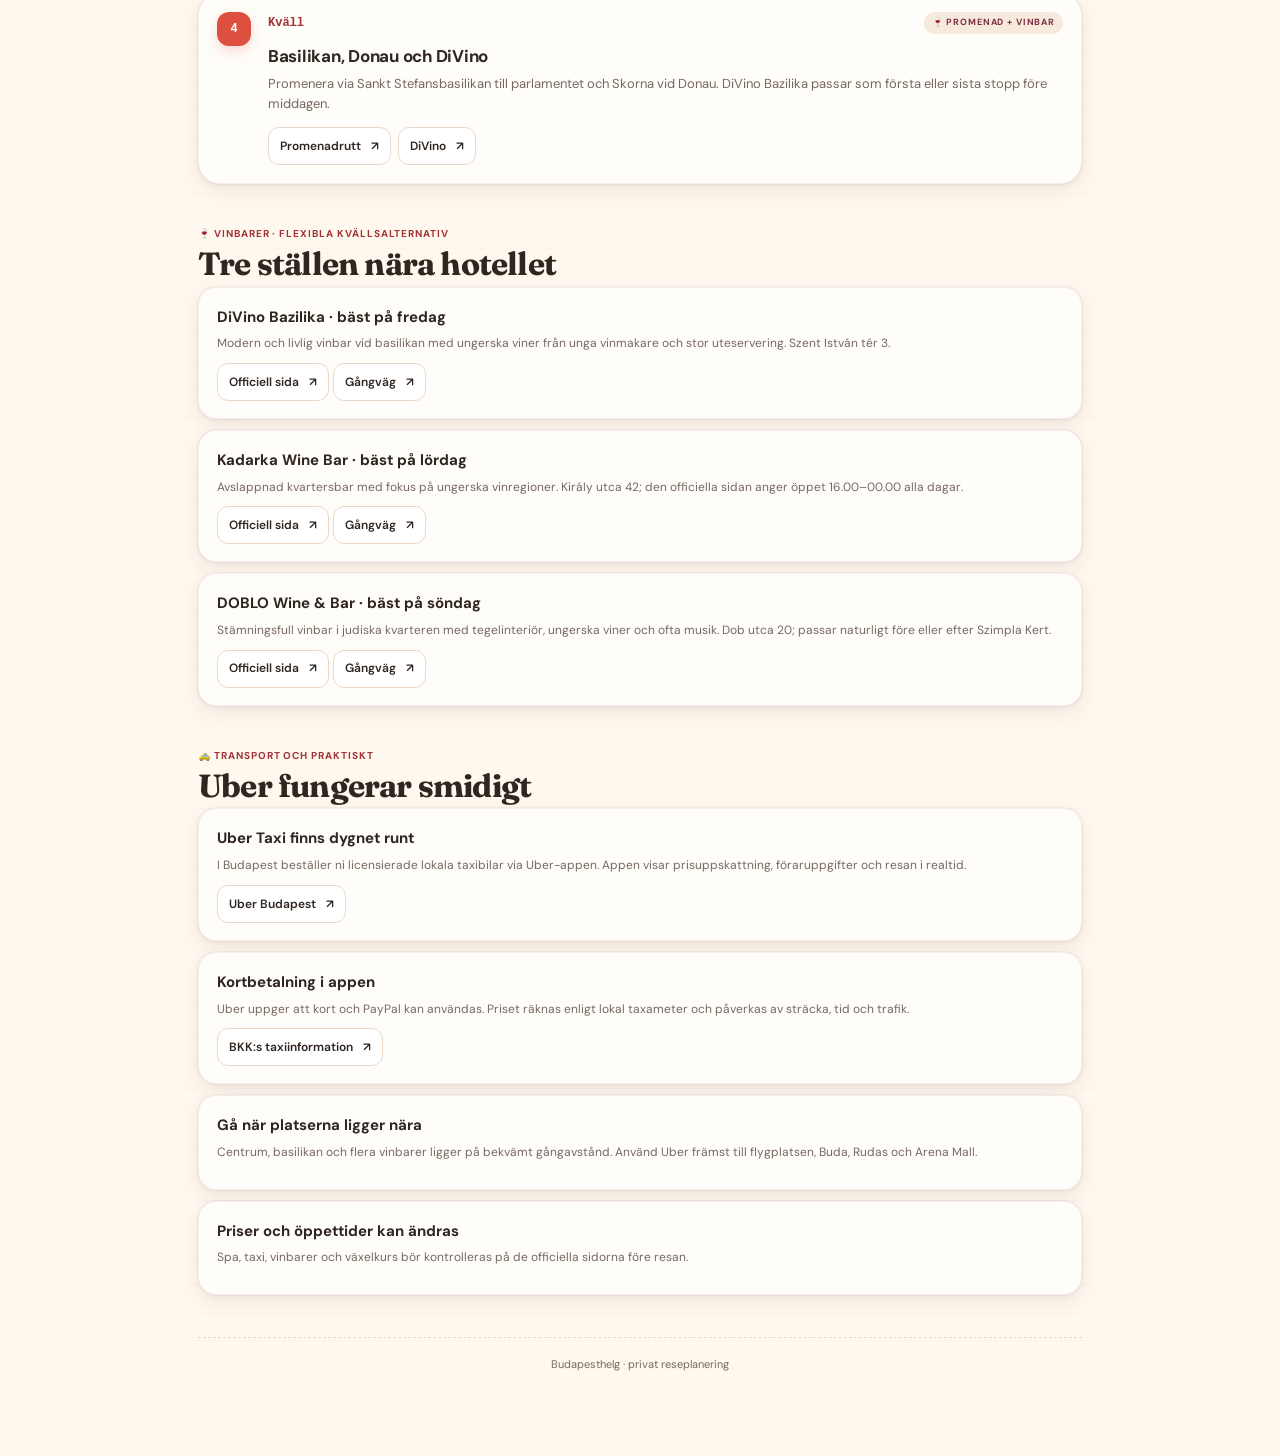
==== commit 1574c9cb: "Redesign Budapest guide with travel imagery" ====
--- a/index.html
+++ b/index.html
@@ -3,42 +3,66 @@
 <head>
   <meta charset="utf-8">
   <meta name="viewport" content="width=device-width,initial-scale=1,viewport-fit=cover">
-  <meta name="theme-color" content="#f7f6f2">
+  <meta name="theme-color" content="#fff8ef">
   <title>Budapesthelg – Rudas och stadsschema</title>
   <style>
     :root{--bg:#f7f6f2;--card:#fff;--text:#181817;--muted:#6d6b65;--line:#deddd7;--soft:#eeece6;--accent:#181817;--accentText:#fff;--radius:14px}*{box-sizing:border-box}html{scroll-behavior:smooth}body{margin:0;overflow-x:hidden;background:var(--bg);color:var(--text);font-family:Inter,ui-sans-serif,system-ui,-apple-system,BlinkMacSystemFont,"Segoe UI",sans-serif;line-height:1.5}.app{width:min(760px,100%);margin:auto;padding:14px 16px 64px}.site-nav{display:flex;align-items:center;gap:4px;width:max-content;max-width:100%;padding:4px;margin-bottom:24px;border:1px solid var(--line);border-radius:10px;background:var(--card)}.site-nav a{padding:7px 11px;border-radius:7px;color:var(--muted);font-size:12px;text-decoration:none}.site-nav a.active{background:var(--accent);color:var(--accentText)}.eyebrow,.meta,.tag{font-family:ui-monospace,SFMono-Regular,Menlo,monospace;text-transform:uppercase;letter-spacing:.08em}.eyebrow{font-size:11px;color:var(--muted)}h1{font-size:clamp(24px,6vw,38px);line-height:1.08;letter-spacing:-.035em;margin:8px 0 10px}h2{font-size:20px;letter-spacing:-.02em;margin:6px 0}.lead{margin:0;color:var(--muted);font-size:15px}.summary{display:grid;grid-template-columns:repeat(auto-fit,minmax(140px,1fr));gap:8px;margin:22px 0}.metric{min-width:0;border:1px solid var(--line);border-radius:var(--radius);padding:12px;background:rgba(255,255,255,.55)}.metric .meta{font-size:9px;color:var(--muted)}.metric strong{display:block;margin-top:6px;font-size:17px;font-weight:600}.tabs{position:sticky;top:0;z-index:10;display:grid;grid-template-columns:repeat(4,1fr);gap:4px;padding:6px;background:rgba(247,246,242,.94);border:1px solid var(--line);border-radius:12px;backdrop-filter:blur(10px)}button{font:inherit;border:0;border-radius:8px;padding:9px 4px;background:transparent;color:var(--muted);cursor:pointer}button.active{background:var(--accent);color:var(--accentText)}button span{display:block;font-size:12px}button small{display:block;font-family:ui-monospace,SFMono-Regular,Menlo,monospace;font-size:9px;opacity:.7;margin-top:1px}.day{display:none}.day.active{display:block}.day-head{padding:28px 2px 16px}.day-head p{margin:5px 0 0;color:var(--muted);font-size:14px}.schedule{border:1px solid var(--line);border-radius:var(--radius);background:var(--card);overflow:hidden}.item{display:grid;grid-template-columns:32px minmax(0,1fr);gap:12px;padding:17px 15px;border-bottom:1px solid var(--line)}.item:last-child{border-bottom:0}.item.feature{background:var(--soft)}.num{width:28px;height:28px;border:1px solid var(--line);border-radius:8px;display:grid;place-items:center;font-family:ui-monospace,SFMono-Regular,Menlo,monospace;font-size:12px;color:var(--muted)}.item-top{display:flex;justify-content:space-between;gap:10px;align-items:start}.time{font-family:ui-monospace,SFMono-Regular,Menlo,monospace;font-size:11px;color:var(--muted)}.tag{font-size:9px;border:1px solid var(--line);border-radius:999px;padding:3px 7px;white-space:nowrap}.item h3{font-size:15px;margin:8px 0 3px}.item p{font-size:13px;color:var(--muted);margin:0}.links{display:flex;flex-wrap:wrap;gap:7px;margin-top:12px}.links a,.practical a{display:inline-flex;align-items:center;gap:5px;border:1px solid var(--line);border-radius:8px;padding:7px 9px;color:var(--text);text-decoration:none;font-size:12px;background:var(--card)}.feature .links a:first-child{background:var(--accent);color:var(--accentText);border-color:var(--accent)}.links a::after,.practical a::after{content:"↗"}.practical{margin-top:30px}.practical-list{border:1px solid var(--line);border-radius:var(--radius);background:var(--card);overflow:hidden}.practical-row{padding:14px 15px;border-bottom:1px solid var(--line)}.practical-row:last-child{border:0}.practical-row strong{font-size:14px}.practical-row p{font-size:12px;color:var(--muted);margin:4px 0 8px}.footer{margin-top:26px;color:var(--muted);font-size:11px;text-align:center}@media(max-width:430px){.app{padding:16px 12px 48px}.summary{grid-template-columns:repeat(2,minmax(0,1fr))}.metric:last-child{grid-column:span 2}.tabs small{display:none}.item{padding:15px 12px}.item-top{align-items:center}}@media(prefers-color-scheme:dark){:root{--bg:#151514;--card:#1c1c1a;--text:#f2f1ec;--muted:#aaa79f;--line:#35342f;--soft:#24231f;--accent:#f2f1ec;--accentText:#181817}.tabs{background:rgba(21,21,20,.94)}.metric{background:rgba(28,28,26,.62)}}
   </style>
+  <link rel="stylesheet" href="theme.css">
 </head>
-<body>
+<body class="itinerary-page">
 <main class="app">
   <nav class="site-nav" aria-label="Huvudnavigering">
-    <a href="./" class="active">Helgplan</a>
-    <a href="restaurants.html">Restauranger</a>
+    <a href="./" class="active">🗓️ Helgplan</a>
+    <a href="restaurants.html">🍽️ Restauranger</a>
   </nav>
-  <header>
-    <div class="eyebrow">Budapest · 3 nätter · fredag–måndag</div>
-    <h1>En lugn helg med Rudas</h1>
-    <p class="lead">Ett spa, tydliga block och gott om återhämtning.</p>
+  <header class="hero hero-plan">
+    <div class="eyebrow">🇭🇺 Budapest · 3 nätter · fredag–måndag</div>
+    <h1>En långhelg i Budapest</h1>
+    <p class="lead">Termalbad, stadspromenader, vinbarer och gott om tid att bara vara lediga.</p>
+    <div class="hero-vibes"><span>♨️ Rudas</span><span>🍷 vinbarer</span><span>🏛️ stadsliv</span><span>🚕 enkelt med Uber</span></div>
     <div class="summary">
-      <div class="metric"><span class="meta">Spa · 2 pers</span><strong>≈ 900 kr</strong></div>
-      <div class="metric"><span class="meta">Transport</span><strong>Uber + gång</strong></div>
-      <div class="metric"><span class="meta">Tempo</span><strong>Lugnt</strong></div>
+      <div class="metric"><span class="meta">♨️ Spa · 2 pers</span><strong>≈ 900 kr</strong></div>
+      <div class="metric"><span class="meta">🚕 Transport</span><strong>Uber + gång</strong></div>
+      <div class="metric"><span class="meta">🌿 Tempo</span><strong>Lugnt</strong></div>
     </div>
   </header>
+  <section class="postcards" aria-label="Budapest i bilder">
+    <figure class="postcard">
+      <img src="assets/parliament.webp" alt="Ungerns parlament vid Donau i Budapest" width="1200" height="900" fetchpriority="high">
+      <figcaption>Donau & parlamentet <span><a href="https://commons.wikimedia.org/wiki/File:Parliament_Building,_Danube,_Budapest_2010_-_panoramio.jpg" target="_blank">Zdvihak · CC BY 3.0</a></span></figcaption>
+    </figure>
+    <figure class="postcard">
+      <img src="assets/fishermans-bastion.webp" alt="Fiskarbastionen med utsikt över Budapest" width="1200" height="626" loading="lazy" decoding="async">
+      <figcaption>Fiskarbastionen <span><a href="https://commons.wikimedia.org/wiki/File:Budapest-Panorama-Fischerbastei-Donau.jpg" target="_blank">Daniel Pauls · CC BY 3.0</a></span></figcaption>
+    </figure>
+    <figure class="postcard">
+      <img src="assets/rudas.webp" alt="Rudasbadet och Gellértberget i Budapest" width="1200" height="900" loading="lazy" decoding="async">
+      <figcaption>Rudasbadet <span><a href="https://commons.wikimedia.org/wiki/File:Rudas_Baths_central_part_and_Gellert_Hill_in_Tab%C3%A1n,_2016_Budapest.jpg" target="_blank">Globetrotter19 · CC BY-SA 3.0</a></span></figcaption>
+    </figure>
+    <figure class="postcard">
+      <img src="assets/heroes-square.webp" alt="Hjältarnas torg i Budapest" width="1200" height="900" loading="lazy" decoding="async">
+      <figcaption>Hjältarnas torg <span><a href="https://commons.wikimedia.org/wiki/File:H%C5%91s%C3%B6k_tere_20180613_130432300.jpg" target="_blank">Vauia Rex · CC0</a></span></figcaption>
+    </figure>
+    <figure class="postcard">
+      <img src="assets/vajdahunyad.webp" alt="Vajdahunyad-slottet i Stadsparken" width="1199" height="900" loading="lazy" decoding="async">
+      <figcaption>Vajdahunyad <span><a href="https://commons.wikimedia.org/wiki/File:Budapest_Burg_Vajdahunyad_04.JPG" target="_blank">Zairon · CC BY-SA 3.0</a></span></figcaption>
+    </figure>
+  </section>
   <nav class="tabs" aria-label="Välj dag">
-    <button class="active" data-day="fre"><span>Fredag</span><small>Ankomst</small></button>
-    <button data-day="lor"><span>Lördag</span><small>Buda + spa</small></button>
-    <button data-day="son"><span>Söndag</span><small>Park + shopping</small></button>
-    <button data-day="man"><span>Måndag</span><small>Vidare</small></button>
+    <button class="active" data-day="fre"><span>✈️ Fredag</span><small>Ankomst</small></button>
+    <button data-day="lor"><span>♨️ Lördag</span><small>Buda + spa</small></button>
+    <button data-day="son"><span>🌳 Söndag</span><small>Park + shopping</small></button>
+    <button data-day="man"><span>🚆 Måndag</span><small>Vidare</small></button>
   </nav>
 
   <section class="day active" id="fre">
     <div class="day-head"><div class="eyebrow">Fredag · Ankomst</div><h2>Centrum och Donau</h2><p>En mjuk start nära hotellet med promenad och middag i centrum.</p></div>
     <div class="schedule">
-      <article class="item"><div class="num">1</div><div><div class="item-top"><span class="time">13.00</span><span class="tag">Resa</span></div><h3>Flyg och Uber till hotellet</h3><p>Beställ en licensierad lokal taxi i Uber-appen efter landning. Prisuppskattning och kortbetalning visas i appen.</p><div class="links"><a href="https://www.uber.com/hu/en/r/cities/taxi/budapest-budapest-hu/" target="_blank">Uber i Budapest</a><a href="https://m.uber.com/looking" target="_blank">Se pris</a></div></div></article>
-      <article class="item"><div class="num">2</div><div><div class="item-top"><span class="time">Eftermiddag</span><span class="tag">Incheckning</span></div><h3>Hotel Moments Budapest</h3><p>Incheckning och en kort paus innan ni går vidare.</p><div class="links"><a href="https://www.google.com/maps/search/?api=1&query=Hotel+Moments+Budapest" target="_blank">Öppna i Maps</a><a href="https://hotelmomentsbudapest.hu/" target="_blank">Hotellets webbplats</a></div></div></article>
-      <article class="item feature"><div class="num">3</div><div><div class="item-top"><span class="time">Efter incheckning</span><span class="tag">Vinbutik</span></div><h3>Bortársaság Andrássy</h3><p>En finare specialbutik för ungerskt vin och bubbel på Andrássy út 41. Det är ett aktuellt alternativ som finns i kedjans officiella butikslista. Adressen Szent István tér 11 i bilden finns inte med där.</p><div class="links"><a href="https://www.bortarsasag.hu/en/wine-stores/andrassy" target="_blank">Butik och öppettider</a><a href="https://www.google.com/maps/dir/?api=1&origin=Hotel+Moments+Budapest&destination=Bort%C3%A1rsas%C3%A1g+Andr%C3%A1ssy%2C+Andr%C3%A1ssy+%C3%BAt+41%2C+Budapest&travelmode=walking" target="_blank">Gångväg från hotellet</a></div></div></article>
-      <article class="item"><div class="num">4</div><div><div class="item-top"><span class="time">Kväll</span><span class="tag">Promenad + vinbar</span></div><h3>Basilikan, Donau och DiVino</h3><p>Promenera via Sankt Stefansbasilikan till parlamentet och Skorna vid Donau. DiVino Bazilika passar som första eller sista stopp före middagen.</p><div class="links"><a href="https://www.google.com/maps/dir/?api=1&origin=Hotel+Moments+Budapest&destination=Shoes+on+the+Danube+Bank&waypoints=DiVino+Bazilika%7CHungarian+Parliament+Building&travelmode=walking" target="_blank">Promenadrutt</a><a href="https://bazilika.divino.hu/en/" target="_blank">DiVino</a></div></div></article>
+      <article class="item"><div class="num">1</div><div><div class="item-top"><span class="time">13.00</span><span class="tag">✈️ Resa</span></div><h3>Flyg och Uber till hotellet</h3><p>Beställ en licensierad lokal taxi i Uber-appen efter landning. Prisuppskattning och kortbetalning visas i appen.</p><div class="links"><a href="https://www.uber.com/hu/en/r/cities/taxi/budapest-budapest-hu/" target="_blank">Uber i Budapest</a><a href="https://m.uber.com/looking" target="_blank">Se pris</a></div></div></article>
+      <article class="item"><div class="num">2</div><div><div class="item-top"><span class="time">Eftermiddag</span><span class="tag">🛎️ Incheckning</span></div><h3>Hotel Moments Budapest</h3><p>Incheckning och en kort paus innan ni går vidare.</p><div class="links"><a href="https://www.google.com/maps/search/?api=1&query=Hotel+Moments+Budapest" target="_blank">Öppna i Maps</a><a href="https://hotelmomentsbudapest.hu/" target="_blank">Hotellets webbplats</a></div></div></article>
+      <article class="item feature"><div class="num">3</div><div><div class="item-top"><span class="time">Efter incheckning</span><span class="tag">🥂 Vinbutik</span></div><h3>Bortársaság Andrássy</h3><p>En finare specialbutik för ungerskt vin och bubbel på Andrássy út 41. Det är ett aktuellt alternativ som finns i kedjans officiella butikslista. Adressen Szent István tér 11 i bilden finns inte med där.</p><div class="links"><a href="https://www.bortarsasag.hu/en/wine-stores/andrassy" target="_blank">Butik och öppettider</a><a href="https://www.google.com/maps/dir/?api=1&origin=Hotel+Moments+Budapest&destination=Bort%C3%A1rsas%C3%A1g+Andr%C3%A1ssy%2C+Andr%C3%A1ssy+%C3%BAt+41%2C+Budapest&travelmode=walking" target="_blank">Gångväg från hotellet</a></div></div></article>
+      <article class="item"><div class="num">4</div><div><div class="item-top"><span class="time">Kväll</span><span class="tag">🍷 Promenad + vinbar</span></div><h3>Basilikan, Donau och DiVino</h3><p>Promenera via Sankt Stefansbasilikan till parlamentet och Skorna vid Donau. DiVino Bazilika passar som första eller sista stopp före middagen.</p><div class="links"><a href="https://www.google.com/maps/dir/?api=1&origin=Hotel+Moments+Budapest&destination=Shoes+on+the+Danube+Bank&waypoints=DiVino+Bazilika%7CHungarian+Parliament+Building&travelmode=walking" target="_blank">Promenadrutt</a><a href="https://bazilika.divino.hu/en/" target="_blank">DiVino</a></div></div></article>
     </div>
   </section>
 
@@ -46,7 +70,7 @@
     <div class="day-head"><div class="eyebrow">Lördag · Buda + spa</div><h2>Slottskvarteren och Rudas</h2><p>Helgens huvuddag: utsikter i Buda följt av ett långt, lugnt spabesök.</p></div>
     <div class="schedule">
       <article class="item"><div class="num">1</div><div><div class="item-top"><span class="time">Tidig morgon</span><span class="tag">2–3 tim</span></div><h3>Fiskarbastionen och Mattiaskyrkan</h3><p>Börja tidigt för lugnare gränder och bättre plats vid utsiktspunkterna.</p><div class="links"><a href="https://www.google.com/maps/search/?api=1&query=Fisherman%27s+Bastion+Budapest" target="_blank">Öppna i Maps</a><a href="https://matyas-templom.hu/" target="_blank">Mattiaskyrkan</a></div></div></article>
-      <article class="item"><div class="num">2</div><div><div class="item-top"><span class="time">Förmiddag</span><span class="tag">Promenad</span></div><h3>Budaslottet</h3><p>Fortsätt söderut genom slottsområdet och ta lunch innan badet.</p><div class="links"><a href="https://www.google.com/maps/dir/?api=1&origin=Fisherman%27s+Bastion&destination=Rudas+Thermal+Bath&waypoints=Buda+Castle&travelmode=walking" target="_blank">Rutt genom Buda</a></div></div></article>
+      <article class="item"><div class="num">2</div><div><div class="item-top"><span class="time">Förmiddag</span><span class="tag">🚶 Promenad</span></div><h3>Budaslottet</h3><p>Fortsätt söderut genom slottsområdet och ta lunch innan badet.</p><div class="links"><a href="https://www.google.com/maps/dir/?api=1&origin=Fisherman%27s+Bastion&destination=Rudas+Thermal+Bath&waypoints=Buda+Castle&travelmode=walking" target="_blank">Rutt genom Buda</a></div></div></article>
       <article class="item feature"><div class="num">3</div><div><div class="item-top"><span class="time">13.00–16.30</span><span class="tag">3,5 tim</span></div><h3>Rudasbadet</h3><p>Helgens enda spa. Cirka 450 kr per person beroende på dag, paket och växelkurs.</p><div class="links"><a href="https://www.rudasfurdo.hu/en" target="_blank">Rudas officiella sida</a><a href="https://www.google.com/maps/search/?api=1&query=Rudas+Thermal+Bath+Budapest" target="_blank">Öppna i Maps</a></div></div></article>
       <article class="item"><div class="num">4</div><div><div class="item-top"><span class="time">Kväll</span><span class="tag">Välj ett</span></div><h3>Kadarka eller Donaukryssning</h3><p>Efter vila och middag: välj den avslappnade Kadarka Wine Bar eller en kvällskryssning, beroende på energi och väder.</p><div class="links"><a href="https://kadarkawinebar.com/" target="_blank">Kadarka</a><a href="https://www.google.com/search?q=Budapest+official+Danube+cruise+evening" target="_blank">Sök kryssning</a></div></div></article>
     </div>
@@ -55,10 +79,10 @@
   <section class="day" id="son">
     <div class="day-head"><div class="eyebrow">Söndag · Park + shopping</div><h2>Stadsparken och Arena Mall</h2><p>En rymlig dag med park på morgonen, shopping på eftermiddagen och fri kväll.</p></div>
     <div class="schedule">
-      <article class="item"><div class="num">1</div><div><div class="item-top"><span class="time">Morgon</span><span class="tag">Promenad</span></div><h3>Hjältarnas torg</h3><p>Starta vid torget och fortsätt in i Stadsparken.</p><div class="links"><a href="https://www.google.com/maps/search/?api=1&query=Heroes%27+Square+Budapest" target="_blank">Öppna i Maps</a></div></div></article>
+      <article class="item"><div class="num">1</div><div><div class="item-top"><span class="time">Morgon</span><span class="tag">🚶 Promenad</span></div><h3>Hjältarnas torg</h3><p>Starta vid torget och fortsätt in i Stadsparken.</p><div class="links"><a href="https://www.google.com/maps/search/?api=1&query=Heroes%27+Square+Budapest" target="_blank">Öppna i Maps</a></div></div></article>
       <article class="item"><div class="num">2</div><div><div class="item-top"><span class="time">Förmiddag</span><span class="tag">1–2 tim</span></div><h3>Vajdahunyad-slottet</h3><p>Gå genom parken till slottsområdet och ät lunch innan ni åker vidare.</p><div class="links"><a href="https://www.google.com/maps/dir/?api=1&origin=Heroes%27+Square+Budapest&destination=Vajdahunyad+Castle&travelmode=walking" target="_blank">Promenadrutt</a></div></div></article>
       <article class="item"><div class="num">3</div><div><div class="item-top"><span class="time">13.30–17.00</span><span class="tag">3,5 tim</span></div><h3>Arena Mall</h3><p>Shoppingblocket ligger samlat så att resten av dagen inte behöver styras av butiker.</p><div class="links"><a href="https://www.arenamall.hu/en" target="_blank">Arena Mall</a><a href="https://www.google.com/maps/search/?api=1&query=Arena+Mall+Budapest" target="_blank">Öppna i Maps</a></div></div></article>
-      <article class="item"><div class="num">4</div><div><div class="item-top"><span class="time">Kväll</span><span class="tag">Vinbar</span></div><h3>DOBLO och judiska kvarteren</h3><p>Börja på stämningsfulla DOBLO på Dob utca 20 och fortsätt till Szimpla Kert om ni vill ha mer kvällsliv.</p><div class="links"><a href="https://doblo.hu/" target="_blank">DOBLO</a><a href="https://www.google.com/maps/dir/?api=1&origin=DOBLO+Wine+%26+Bar%2C+Dob+utca+20%2C+Budapest&destination=Szimpla+Kert%2C+Budapest&travelmode=walking" target="_blank">Kvällsrutt</a></div></div></article>
+      <article class="item"><div class="num">4</div><div><div class="item-top"><span class="time">Kväll</span><span class="tag">🍷 Vinbar</span></div><h3>DOBLO och judiska kvarteren</h3><p>Börja på stämningsfulla DOBLO på Dob utca 20 och fortsätt till Szimpla Kert om ni vill ha mer kvällsliv.</p><div class="links"><a href="https://doblo.hu/" target="_blank">DOBLO</a><a href="https://www.google.com/maps/dir/?api=1&origin=DOBLO+Wine+%26+Bar%2C+Dob+utca+20%2C+Budapest&destination=Szimpla+Kert%2C+Budapest&travelmode=walking" target="_blank">Kvällsrutt</a></div></div></article>
     </div>
   </section>
 
@@ -66,12 +90,12 @@
     <div class="day-head"><div class="eyebrow">Måndag · Vidare</div><h2>Avresa mot Wien</h2><p>Håll morgonen enkel och lämna marginal för frukost, utcheckning och stationen.</p></div>
     <div class="schedule">
       <article class="item"><div class="num">1</div><div><div class="item-top"><span class="time">Morgon</span><span class="tag">Lugnt</span></div><h3>Frukost och utcheckning</h3><p>Kontrollera avgångsstation och tågläge kvällen före.</p></div></article>
-      <article class="item"><div class="num">2</div><div><div class="item-top"><span class="time">Därefter</span><span class="tag">Resa</span></div><h3>Tåg mot Wien</h3><p>Planera ankomst till stationen med god marginal.</p><div class="links"><a href="https://www.mavcsoport.hu/en" target="_blank">MÁV</a><a href="https://www.oebb.at/en/" target="_blank">ÖBB</a></div></div></article>
+      <article class="item"><div class="num">2</div><div><div class="item-top"><span class="time">Därefter</span><span class="tag">✈️ Resa</span></div><h3>Tåg mot Wien</h3><p>Planera ankomst till stationen med god marginal.</p><div class="links"><a href="https://www.mavcsoport.hu/en" target="_blank">MÁV</a><a href="https://www.oebb.at/en/" target="_blank">ÖBB</a></div></div></article>
     </div>
   </section>
 
   <section class="practical">
-    <div class="eyebrow">Vinbarer · flexibla kvällsalternativ</div>
+    <div class="eyebrow">🍷 Vinbarer · flexibla kvällsalternativ</div>
     <h2>Tre ställen nära hotellet</h2>
     <div class="practical-list">
       <div class="practical-row"><strong>DiVino Bazilika · bäst på fredag</strong><p>Modern och livlig vinbar vid basilikan med ungerska viner från unga vinmakare och stor uteservering. Szent István tér 3.</p><a href="https://bazilika.divino.hu/en/" target="_blank">Officiell sida</a> <a href="https://www.google.com/maps/dir/?api=1&origin=Hotel+Moments+Budapest&destination=DiVino+Bazilika%2C+Szent+Istv%C3%A1n+t%C3%A9r+3%2C+Budapest&travelmode=walking" target="_blank">Gångväg</a></div>
@@ -81,7 +105,7 @@
   </section>
 
   <section class="practical">
-    <div class="eyebrow">Transport och praktiskt</div>
+    <div class="eyebrow">🚕 Transport och praktiskt</div>
     <h2>Uber fungerar smidigt</h2>
     <div class="practical-list">
       <div class="practical-row"><strong>Uber Taxi finns dygnet runt</strong><p>I Budapest beställer ni licensierade lokala taxibilar via Uber-appen. Appen visar prisuppskattning, föraruppgifter och resan i realtid.</p><a href="https://www.uber.com/hu/en/r/cities/taxi/budapest-budapest-hu/" target="_blank">Uber Budapest</a></div>
--- a/theme.css
+++ b/theme.css
@@ -0,0 +1,385 @@
+@import url('https://fonts.googleapis.com/css2?family=DM+Sans:wght@400;500;600;700&family=Fraunces:opsz,wght@9..144,600;9..144,700&display=swap');
+
+:root{
+  color-scheme:light;
+  --bg:#fff8ef;
+  --card:#fffdf9;
+  --text:#30251f;
+  --muted:#77685f;
+  --line:#ead9ca;
+  --soft:#f7eadc;
+  --accent:#dd4f3f;
+  --accent-dark:#a43136;
+  --accentText:#fff;
+  --wine:#7b2d43;
+  --green:#28625a;
+  --yellow:#f4b942;
+  --peach:#f7d8bd;
+  --good:#27614c;
+  --goodBg:#e8f4ed;
+  --shadow:0 0 0 1px rgba(83,50,32,.035),0 7px 20px rgba(83,50,32,.08),0 2px 5px rgba(83,50,32,.05);
+  --shadow-hover:0 0 0 1px rgba(83,50,32,.04),0 14px 30px rgba(83,50,32,.12),0 3px 8px rgba(83,50,32,.06);
+  --radius:22px;
+}
+
+*{box-sizing:border-box}
+html{background:var(--bg);scroll-behavior:smooth}
+body{
+  margin:0;
+  overflow-x:hidden;
+  background:
+    linear-gradient(rgba(133,77,51,.025) 1px,transparent 1px),
+    var(--bg);
+  background-size:100% 28px;
+  color:var(--text);
+  font-family:'DM Sans',ui-sans-serif,system-ui,-apple-system,'Segoe UI',sans-serif;
+  line-height:1.55;
+}
+body::selection{background:var(--yellow);color:var(--text)}
+.app{width:min(920px,100%);margin:auto;padding:18px 18px 72px}
+
+.site-nav{
+  display:flex;
+  align-items:center;
+  gap:4px;
+  width:max-content;
+  max-width:100%;
+  min-height:52px;
+  margin:0 0 16px;
+  padding:5px;
+  border:1px solid rgba(123,45,67,.12);
+  border-radius:999px;
+  background:rgba(255,253,249,.92);
+  box-shadow:0 5px 18px rgba(83,50,32,.07);
+  backdrop-filter:blur(12px);
+}
+.site-nav a{
+  display:flex;
+  align-items:center;
+  min-height:40px;
+  padding:9px 15px;
+  border-radius:999px;
+  color:var(--muted);
+  font-size:13px;
+  font-weight:600;
+  text-decoration:none;
+  transition:background .18s ease,color .18s ease,transform .18s ease;
+}
+.site-nav a:hover{background:var(--soft);color:var(--text);transform:translateY(-1px)}
+.site-nav a.active{background:var(--wine);color:#fff}
+
+.hero{
+  position:relative;
+  isolation:isolate;
+  overflow:hidden;
+  margin-bottom:20px;
+  padding:clamp(28px,6vw,54px);
+  border-radius:32px;
+  color:#fff;
+  box-shadow:0 20px 50px rgba(81,36,39,.18);
+}
+.hero::before{
+  content:"";
+  position:absolute;
+  z-index:-2;
+  inset:0;
+  background:var(--wine);
+}
+.hero::after{
+  content:"";
+  position:absolute;
+  z-index:-1;
+  width:260px;
+  height:260px;
+  right:-74px;
+  top:-82px;
+  border:38px solid rgba(255,255,255,.13);
+  border-radius:50%;
+  box-shadow:-170px 210px 0 -75px rgba(244,185,66,.55);
+}
+.restaurant-page .hero::before{background:var(--green)}
+.restaurant-page .hero::after{box-shadow:-170px 210px 0 -75px rgba(247,216,189,.65)}
+.hero .eyebrow{color:rgba(255,255,255,.78)}
+.hero h1{
+  max-width:690px;
+  margin:8px 0 12px;
+  color:#fff;
+  font-family:'Fraunces',Georgia,serif;
+  font-size:clamp(34px,8vw,62px);
+  font-weight:700;
+  line-height:.98;
+  letter-spacing:-.04em;
+  text-wrap:balance;
+}
+.hero .lead{max-width:650px;margin:0;color:rgba(255,255,255,.86);font-size:clamp(15px,2.4vw,18px);text-wrap:pretty}
+.hero-vibes{display:flex;flex-wrap:wrap;gap:8px;margin-top:22px}
+.hero-vibes span{
+  display:inline-flex;
+  align-items:center;
+  min-height:34px;
+  padding:7px 11px;
+  border:1px solid rgba(255,255,255,.22);
+  border-radius:999px;
+  background:rgba(255,255,255,.11);
+  color:#fff;
+  font-size:12px;
+  font-weight:600;
+}
+
+.eyebrow,.meta,.tag,.sub,.chance{
+  font-family:'DM Sans',ui-sans-serif,system-ui,sans-serif;
+  text-transform:uppercase;
+  letter-spacing:.095em;
+}
+.eyebrow{font-size:10px;font-weight:700;color:var(--accent-dark)}
+h2{
+  margin:5px 0;
+  color:var(--text);
+  font-family:'Fraunces',Georgia,serif;
+  font-size:clamp(24px,4vw,32px);
+  line-height:1.1;
+  letter-spacing:-.025em;
+}
+
+.summary{display:grid;grid-template-columns:repeat(3,minmax(0,1fr));gap:10px;margin:28px 0 0}
+.metric{
+  min-width:0;
+  padding:14px;
+  border:1px solid rgba(255,255,255,.2);
+  border-radius:18px;
+  background:rgba(255,255,255,.12);
+  backdrop-filter:blur(7px);
+}
+.metric .meta{display:block;color:rgba(255,255,255,.7);font-size:9px;font-weight:700}
+.metric strong{display:block;margin-top:5px;color:#fff;font-size:16px;font-weight:700}
+
+/* Destination postcards */
+.postcards{
+  display:grid;
+  grid-template-columns:1.45fr 1fr 1fr;
+  grid-template-rows:145px 145px;
+  gap:10px;
+  margin:20px 0 24px;
+}
+.postcard{
+  position:relative;
+  overflow:hidden;
+  min-width:0;
+  margin:0;
+  border-radius:20px;
+  background:var(--soft);
+  box-shadow:var(--shadow);
+}
+.postcard:first-child{grid-row:span 2}
+.postcard img{width:100%;height:100%;object-fit:cover;transition:transform .45s ease}
+.postcard:hover img{transform:scale(1.035)}
+.postcard::after{content:"";position:absolute;inset:42% 0 0;background:linear-gradient(transparent,rgba(29,18,15,.82));pointer-events:none}
+.postcard figcaption{position:absolute;z-index:1;left:13px;right:13px;bottom:11px;color:#fff;font-size:13px;font-weight:700;text-shadow:0 1px 8px rgba(0,0,0,.55)}
+.postcard figcaption span{display:block;font-size:10px;font-weight:500;opacity:.82}
+.postcard figcaption a{color:inherit;text-decoration:none}
+
+/* Itinerary */
+.tabs{
+  position:sticky;
+  top:8px;
+  z-index:10;
+  display:grid;
+  grid-template-columns:repeat(4,1fr);
+  gap:5px;
+  margin:0;
+  padding:7px;
+  border:1px solid rgba(123,45,67,.11);
+  border-radius:18px;
+  background:rgba(255,248,239,.93);
+  box-shadow:0 7px 22px rgba(83,50,32,.08);
+  backdrop-filter:blur(14px);
+}
+button{font:inherit;cursor:pointer}
+.tabs button,.filters button{
+  min-height:44px;
+  border:0;
+  border-radius:13px;
+  background:transparent;
+  color:var(--muted);
+  font-weight:600;
+  transition:background .18s ease,color .18s ease,transform .18s ease;
+}
+.tabs button:hover,.filters button:hover{background:var(--soft);color:var(--text)}
+.tabs button.active,.filters button.active{background:var(--accent);color:#fff;box-shadow:0 5px 12px rgba(221,79,63,.22)}
+.tabs button span{display:block;font-size:13px}
+.tabs button small{display:block;margin-top:1px;font-size:9px;font-weight:500;opacity:.75}
+.day-head{padding:36px 4px 16px}
+.day-head p{max-width:650px;margin:7px 0 0;color:var(--muted);font-size:14px}
+.schedule{display:grid;gap:12px;border:0;background:transparent;overflow:visible}
+.item{
+  display:grid;
+  grid-template-columns:38px minmax(0,1fr);
+  gap:13px;
+  padding:18px;
+  border:1px solid rgba(123,45,67,.08) !important;
+  border-radius:var(--radius);
+  background:var(--card);
+  box-shadow:var(--shadow);
+  transition:transform .2s ease,box-shadow .2s ease;
+}
+.item:hover{transform:translateY(-2px);box-shadow:var(--shadow-hover)}
+.item.feature{background:#fff1e6;border-color:rgba(221,79,63,.2)!important}
+.num{
+  display:grid;
+  place-items:center;
+  width:34px;
+  height:34px;
+  border:0;
+  border-radius:12px;
+  background:var(--accent);
+  color:#fff;
+  font-size:12px;
+  font-weight:700;
+  box-shadow:0 5px 12px rgba(221,79,63,.2);
+}
+.item-top{display:flex;align-items:center;justify-content:space-between;gap:10px}
+.time{color:var(--accent-dark);font-size:12px;font-weight:700}
+.tag{padding:4px 8px;border:0;border-radius:999px;background:var(--soft);color:var(--wine);font-size:9px;font-weight:700;white-space:nowrap}
+.item h3{margin:9px 0 4px;color:var(--text);font-size:17px;letter-spacing:-.015em}
+.item p{margin:0;color:var(--muted);font-size:13px}
+.links,.actions{display:flex;flex-wrap:wrap;gap:7px;margin-top:13px}
+.links a,.practical a,.actions a{
+  display:inline-flex;
+  align-items:center;
+  justify-content:center;
+  min-height:38px;
+  padding:8px 11px;
+  border:1px solid var(--line);
+  border-radius:11px;
+  background:#fff;
+  color:var(--text);
+  font-size:12px;
+  font-weight:600;
+  text-decoration:none;
+  transition:transform .18s ease,box-shadow .18s ease,border-color .18s ease;
+}
+.links a:hover,.practical a:hover,.actions a:hover{transform:translateY(-1px);border-color:var(--accent);box-shadow:0 5px 12px rgba(83,50,32,.08)}
+.feature .links a:first-child,.actions a.primary{border-color:var(--accent);background:var(--accent);color:#fff}
+.links a::after,.practical a::after,.actions a::after{content:"↗";margin-left:5px}
+.practical{margin-top:42px}
+.practical-list{display:grid;gap:11px;border:0;background:transparent;overflow:visible}
+.practical-row{padding:17px 18px;border:1px solid rgba(123,45,67,.08)!important;border-radius:18px;background:var(--card);box-shadow:var(--shadow)}
+.practical-row strong{font-size:15px}
+.practical-row p{margin:5px 0 10px;color:var(--muted);font-size:12px}
+
+/* Restaurant guide */
+.notice{
+  position:relative;
+  margin:20px 0;
+  padding:18px 18px 18px 56px;
+  border:1px solid rgba(244,185,66,.45);
+  border-radius:20px;
+  background:#fff3ce;
+  box-shadow:0 5px 16px rgba(83,50,32,.06);
+  font-size:13px;
+}
+.notice::before{content:"💡";position:absolute;left:18px;top:18px;font-size:23px}
+.notice strong{display:block;margin-bottom:3px;color:#6d4111}
+.notice p{margin:0;color:#765d40}
+.filters{
+  position:sticky;
+  top:8px;
+  z-index:10;
+  display:flex;
+  flex-wrap:nowrap;
+  gap:5px;
+  margin:22px 0;
+  padding:7px;
+  overflow-x:auto;
+  scrollbar-width:none;
+  border:1px solid rgba(40,98,90,.13);
+  border-radius:18px;
+  background:rgba(255,248,239,.94);
+  box-shadow:0 7px 22px rgba(83,50,32,.08);
+  backdrop-filter:blur(14px);
+}
+.filters::-webkit-scrollbar{display:none}
+.filters button{flex:none;padding:9px 13px;font-size:12px}
+.section{margin-top:42px}
+.section-head{display:flex;align-items:end;justify-content:space-between;gap:16px;margin-bottom:15px}
+.section-head p{margin:0;color:var(--muted);font-size:12px;text-align:right}
+.list{display:grid;gap:15px;border:0;background:transparent;overflow:visible}
+.restaurant{
+  overflow:hidden;
+  padding:18px;
+  border:1px solid rgba(40,98,90,.1)!important;
+  border-radius:var(--radius);
+  background:var(--card);
+  box-shadow:var(--shadow);
+  transition:transform .2s ease,box-shadow .2s ease;
+}
+.restaurant:hover{transform:translateY(-2px);box-shadow:var(--shadow-hover)}
+.restaurant-photo{position:relative;overflow:hidden;height:225px;margin:-18px -18px 18px;border-radius:21px 21px 0 0;background:var(--soft)}
+.restaurant-photo img{width:100%;height:100%;object-fit:cover;transition:transform .45s ease}
+.restaurant:hover .restaurant-photo img{transform:scale(1.025)}
+.restaurant-photo figcaption{position:absolute;right:10px;bottom:9px;padding:4px 8px;border-radius:999px;background:rgba(30,24,20,.65);color:#fff;font-size:9px;backdrop-filter:blur(7px)}
+.restaurant-photo a{color:inherit;text-decoration:none}
+.restaurant-top{display:flex;align-items:start;justify-content:space-between;gap:12px}
+.restaurant h3{margin:0;color:var(--text);font-family:'Fraunces',Georgia,serif;font-size:22px;letter-spacing:-.025em}
+.sub{margin-top:3px;color:var(--muted);font-size:9px;font-weight:700}
+.chance{flex:none;padding:5px 9px;border:0;border-radius:999px;background:var(--soft);color:var(--wine);font-size:9px;font-weight:700}
+.chance.good{background:var(--goodBg);color:var(--good)}
+.desc{margin:13px 0 0;color:var(--muted);font-size:13px}
+.diet{margin-top:12px;padding:11px 12px;border:0!important;border-radius:12px;background:#edf5ee;color:#355549;font-size:12px}
+.diet strong,.tip strong{font-weight:700}
+.tip{margin-top:10px;font-size:12px}
+.actions{margin-top:14px}
+.fine-note{margin:12px 0 0;color:var(--muted);font-size:12px}
+.empty{padding:32px;text-align:center;color:var(--muted);font-size:13px}
+
+.footer{margin-top:42px;padding-top:18px;border-top:1px dashed var(--line);color:var(--muted);font-size:11px;text-align:center}
+
+:focus-visible{outline:3px solid rgba(244,185,66,.9);outline-offset:3px}
+
+@media(max-width:680px){
+  .app{padding:12px 12px 52px}
+  .site-nav{margin-bottom:12px}
+  .hero{padding:30px 22px;border-radius:26px}
+  .hero::after{right:-118px;top:-110px}
+  .hero h1{font-size:clamp(34px,12vw,49px)}
+  .restaurant-page .hero h1{font-size:clamp(32px,9vw,36px);overflow-wrap:anywhere;text-wrap:wrap}
+  .summary{grid-template-columns:repeat(2,minmax(0,1fr))}
+  .metric:last-child{grid-column:span 2}
+  .postcards{
+    display:flex;
+    gap:10px;
+    margin-right:-12px;
+    padding-right:12px;
+    overflow-x:auto;
+    scroll-snap-type:x mandatory;
+    scrollbar-width:none;
+  }
+  .postcards::-webkit-scrollbar{display:none}
+  .postcard,.postcard:first-child{flex:0 0 78vw;height:220px;scroll-snap-align:start}
+  .tabs{top:5px}
+  .tabs button{padding:8px 3px}
+  .tabs button small{display:none}
+  .day-head{padding:30px 3px 14px}
+  .item{grid-template-columns:34px minmax(0,1fr);gap:10px;padding:15px 13px}
+  .item-top{align-items:flex-start}
+  .tag{max-width:52%;overflow:hidden;text-overflow:ellipsis}
+  .links a,.actions a{flex:1 1 auto}
+  .section-head{display:block}
+  .section-head p{margin-top:4px;text-align:left}
+  .restaurant{padding:15px 14px}
+  .restaurant-photo{height:195px;margin:-15px -14px 16px}
+  .restaurant-top{display:block}
+  .chance{display:inline-block;margin-top:8px}
+}
+
+@media(max-width:390px){
+  .hero-vibes span{font-size:11px}
+  .metric strong{font-size:14px}
+  .tabs button span{font-size:11px}
+  .item{grid-template-columns:30px minmax(0,1fr)}
+  .num{width:30px;height:30px}
+}
+
+@media(prefers-reduced-motion:reduce){
+  *{scroll-behavior:auto!important;transition:none!important}
+}
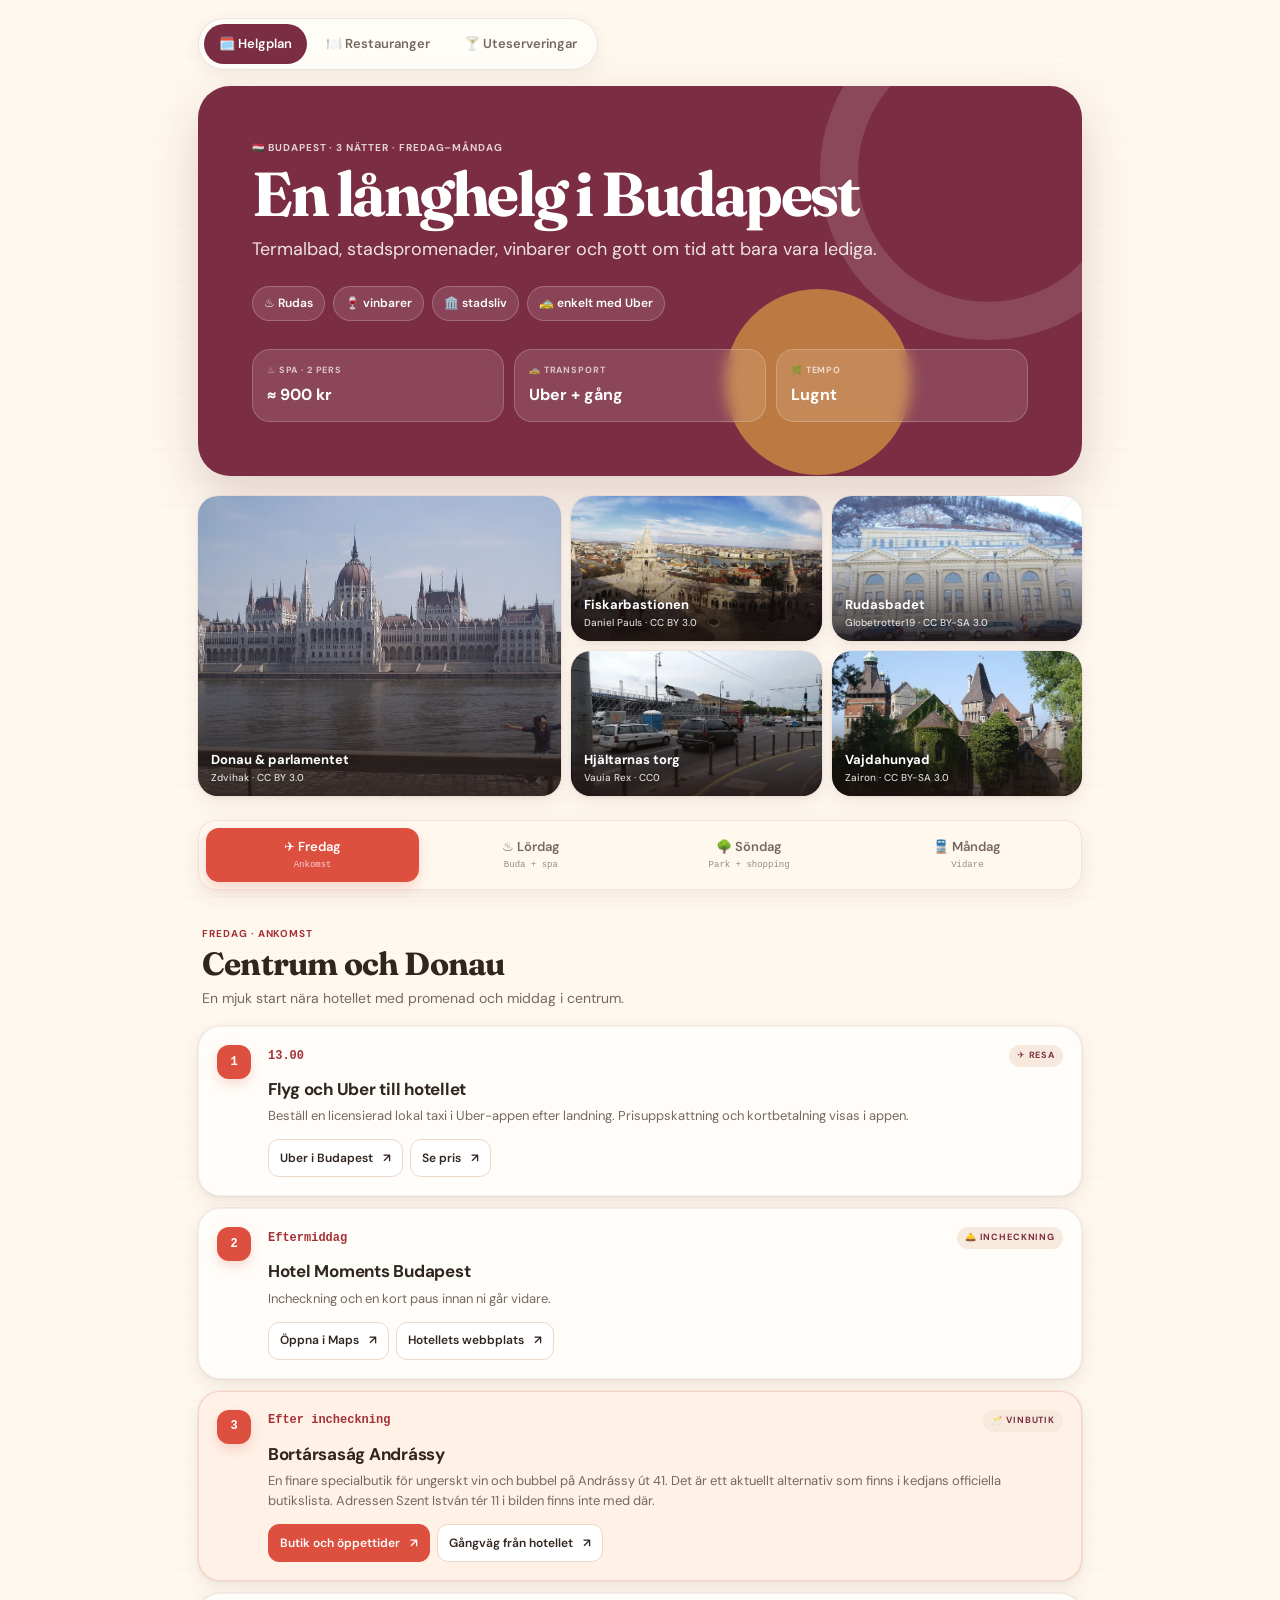
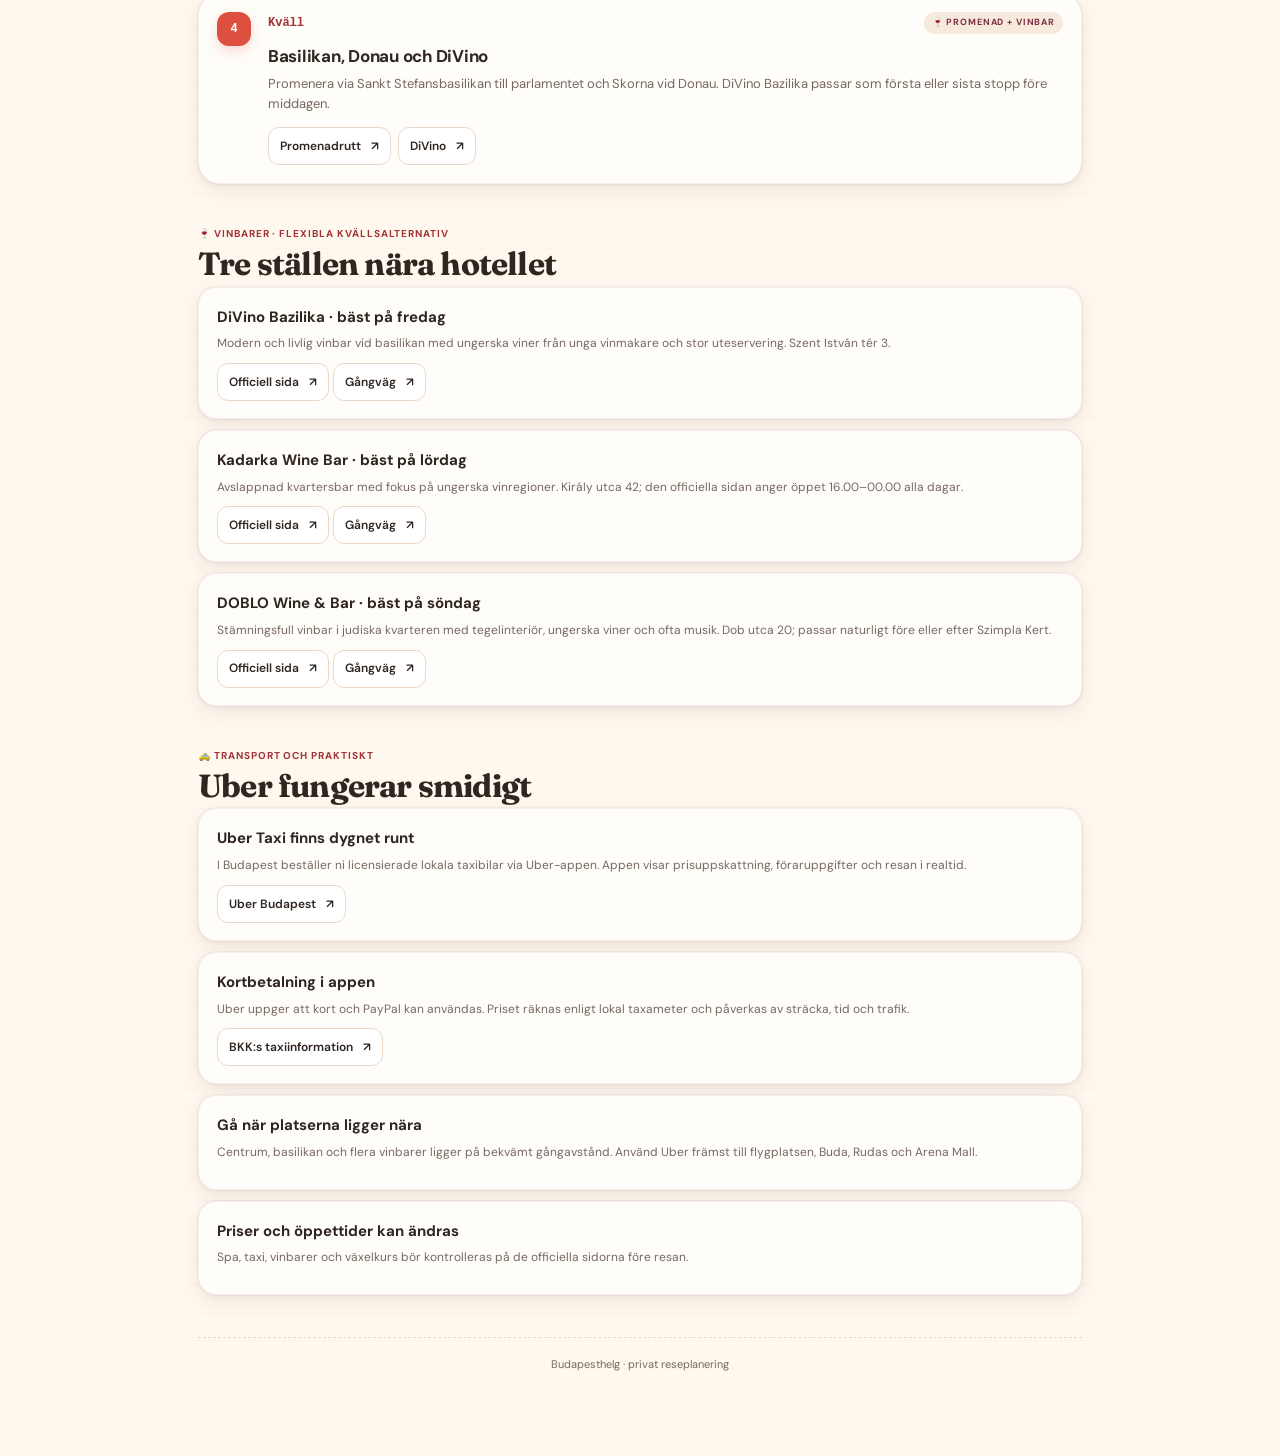
==== commit 6376d974: "Add outdoor bar guide near Hotel Moments" ====
--- a/index.html
+++ b/index.html
@@ -15,6 +15,7 @@
   <nav class="site-nav" aria-label="Huvudnavigering">
     <a href="./" class="active">🗓️ Helgplan</a>
     <a href="restaurants.html">🍽️ Restauranger</a>
+    <a href="bars.html">🍸 Uteserveringar</a>
   </nav>
   <header class="hero hero-plan">
     <div class="eyebrow">🇭🇺 Budapest · 3 nätter · fredag–måndag</div>
--- a/theme.css
+++ b/theme.css
@@ -99,6 +99,8 @@
 }
 .restaurant-page .hero::before{background:var(--green)}
 .restaurant-page .hero::after{box-shadow:-170px 210px 0 -75px rgba(247,216,189,.65)}
+.bars-page .hero::before{background:#412b58}
+.bars-page .hero::after{box-shadow:-170px 210px 0 -75px rgba(244,185,66,.58)}
 .hero .eyebrow{color:rgba(255,255,255,.78)}
 .hero h1{
   max-width:690px;
@@ -332,6 +334,44 @@
 .fine-note{margin:12px 0 0;color:var(--muted);font-size:12px}
 .empty{padding:32px;text-align:center;color:var(--muted);font-size:13px}
 
+/* Outdoor bar guide */
+.terrace-notice{border-color:rgba(65,43,88,.18);background:#f2ebf7}
+.terrace-notice::before{content:"☀️"}
+.terrace-notice strong{color:#412b58}
+.terrace-notice p{color:#685a70}
+.quick-picks{margin:34px 0 14px}
+.pick-grid{display:grid;grid-template-columns:repeat(3,minmax(0,1fr));gap:11px}
+.pick{display:flex;gap:11px;min-width:0;padding:15px;border:1px solid rgba(65,43,88,.1);border-radius:18px;background:var(--card);box-shadow:var(--shadow)}
+.pick>span{font-size:23px;line-height:1}
+.pick strong{font-family:'Fraunces',Georgia,serif;font-size:16px}
+.pick p{margin:3px 0 0;color:var(--muted);font-size:11px;line-height:1.45}
+.bar-list{display:grid;grid-template-columns:repeat(2,minmax(0,1fr));gap:15px}
+.bar-card{overflow:hidden;min-width:0;padding:18px;border:1px solid rgba(65,43,88,.1);border-radius:var(--radius);background:var(--card);box-shadow:var(--shadow);transition:transform .2s ease,box-shadow .2s ease}
+.bar-card:hover{transform:translateY(-2px);box-shadow:var(--shadow-hover)}
+.bar-card.featured{border-color:rgba(123,45,67,.17)}
+.bar-card[hidden],.bar-section[hidden]{display:none!important}
+.bar-photo{position:relative;overflow:hidden;height:205px;margin:-18px -18px 18px;border-radius:21px 21px 0 0;background:var(--soft)}
+.bar-photo img{width:100%;height:100%;object-fit:cover;transition:transform .45s ease}
+.bar-card:hover .bar-photo img{transform:scale(1.025)}
+.bar-photo figcaption{position:absolute;right:10px;bottom:9px;padding:4px 8px;border-radius:999px;background:rgba(30,24,20,.68);color:#fff;font-size:9px;backdrop-filter:blur(7px)}
+.bar-photo a{color:inherit;text-decoration:none}
+.bar-illustration{display:flex;flex-direction:column;align-items:center;justify-content:center;color:#fff;text-align:center}
+.bar-illustration::after{content:"";position:absolute;inset:0;background:radial-gradient(circle at 70% 22%,rgba(255,255,255,.26),transparent 30%),linear-gradient(135deg,transparent 0 46%,rgba(255,255,255,.08) 46% 48%,transparent 48%)}
+.bar-illustration.cork-art{background:linear-gradient(135deg,#6f3347,#a95c4f)}
+.bar-illustration.basilica-art{background:linear-gradient(135deg,#9a6a35,#d59a4a)}
+.bar-illustration span,.bar-illustration strong,.bar-illustration small{position:relative;z-index:1}
+.bar-illustration span{font-size:45px;filter:drop-shadow(0 5px 8px rgba(0,0,0,.18))}
+.bar-illustration strong{margin-top:6px;font-family:'Fraunces',Georgia,serif;font-size:22px;letter-spacing:-.02em}
+.bar-illustration small{margin-top:2px;font-size:9px;font-weight:700;letter-spacing:.14em;text-transform:uppercase;opacity:.8}
+.bar-top{display:flex;align-items:flex-start;justify-content:space-between;gap:10px}
+.bar-card h3{margin:0;color:var(--text);font-family:'Fraunces',Georgia,serif;font-size:21px;line-height:1.12;letter-spacing:-.025em}
+.outdoor{flex:none;max-width:46%;padding:5px 8px;border-radius:999px;font-family:'DM Sans',ui-sans-serif,system-ui,sans-serif;font-size:8px;font-weight:700;line-height:1.25;letter-spacing:.07em;text-align:center;text-transform:uppercase}
+.outdoor.confirmed{background:var(--goodBg);color:var(--good)}
+.outdoor.check{background:#fff0c2;color:#76510a}
+.bar-facts{display:flex;flex-wrap:wrap;gap:6px;margin-top:12px}
+.bar-facts span{padding:5px 8px;border-radius:999px;background:var(--soft);color:var(--wine);font-size:10px;font-weight:600}
+.bar-plan{margin-top:48px}
+
 .footer{margin-top:42px;padding-top:18px;border-top:1px dashed var(--line);color:var(--muted);font-size:11px;text-align:center}
 
 :focus-visible{outline:3px solid rgba(244,185,66,.9);outline-offset:3px}
@@ -339,6 +379,7 @@
 @media(max-width:680px){
   .app{padding:12px 12px 52px}
   .site-nav{margin-bottom:12px}
+  .site-nav a{padding:9px 10px;font-size:12px}
   .hero{padding:30px 22px;border-radius:26px}
   .hero::after{right:-118px;top:-110px}
   .hero h1{font-size:clamp(34px,12vw,49px)}
@@ -370,9 +411,15 @@
   .restaurant-photo{height:195px;margin:-15px -14px 16px}
   .restaurant-top{display:block}
   .chance{display:inline-block;margin-top:8px}
+  .bars-page .hero h1{font-size:clamp(33px,10vw,43px);overflow-wrap:anywhere;text-wrap:wrap}
+  .pick-grid{grid-template-columns:1fr}
+  .bar-list{grid-template-columns:1fr}
+  .bar-card{padding:15px 14px}
+  .bar-photo{height:205px;margin:-15px -14px 16px}
 }
 
 @media(max-width:390px){
+  .site-nav a{padding:9px 7px;font-size:11px}
   .hero-vibes span{font-size:11px}
   .metric strong{font-size:14px}
   .tabs button span{font-size:11px}
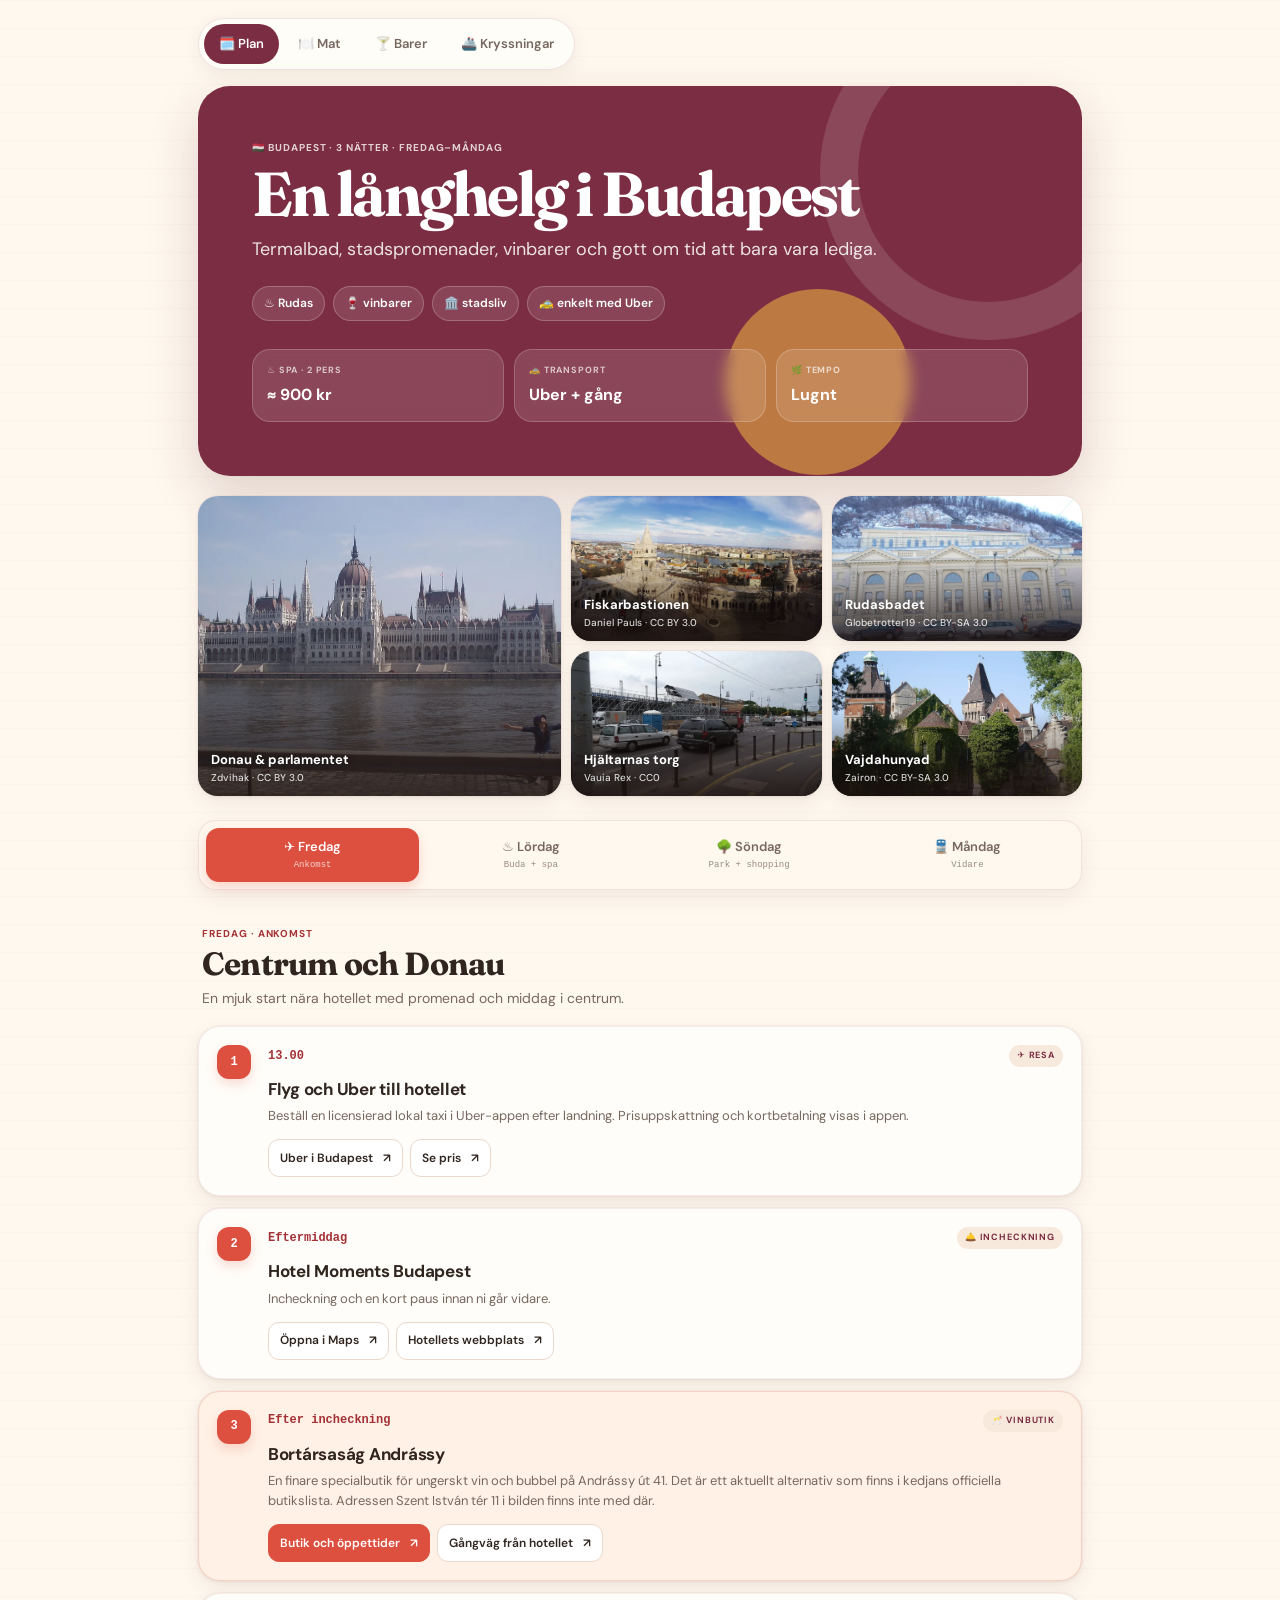
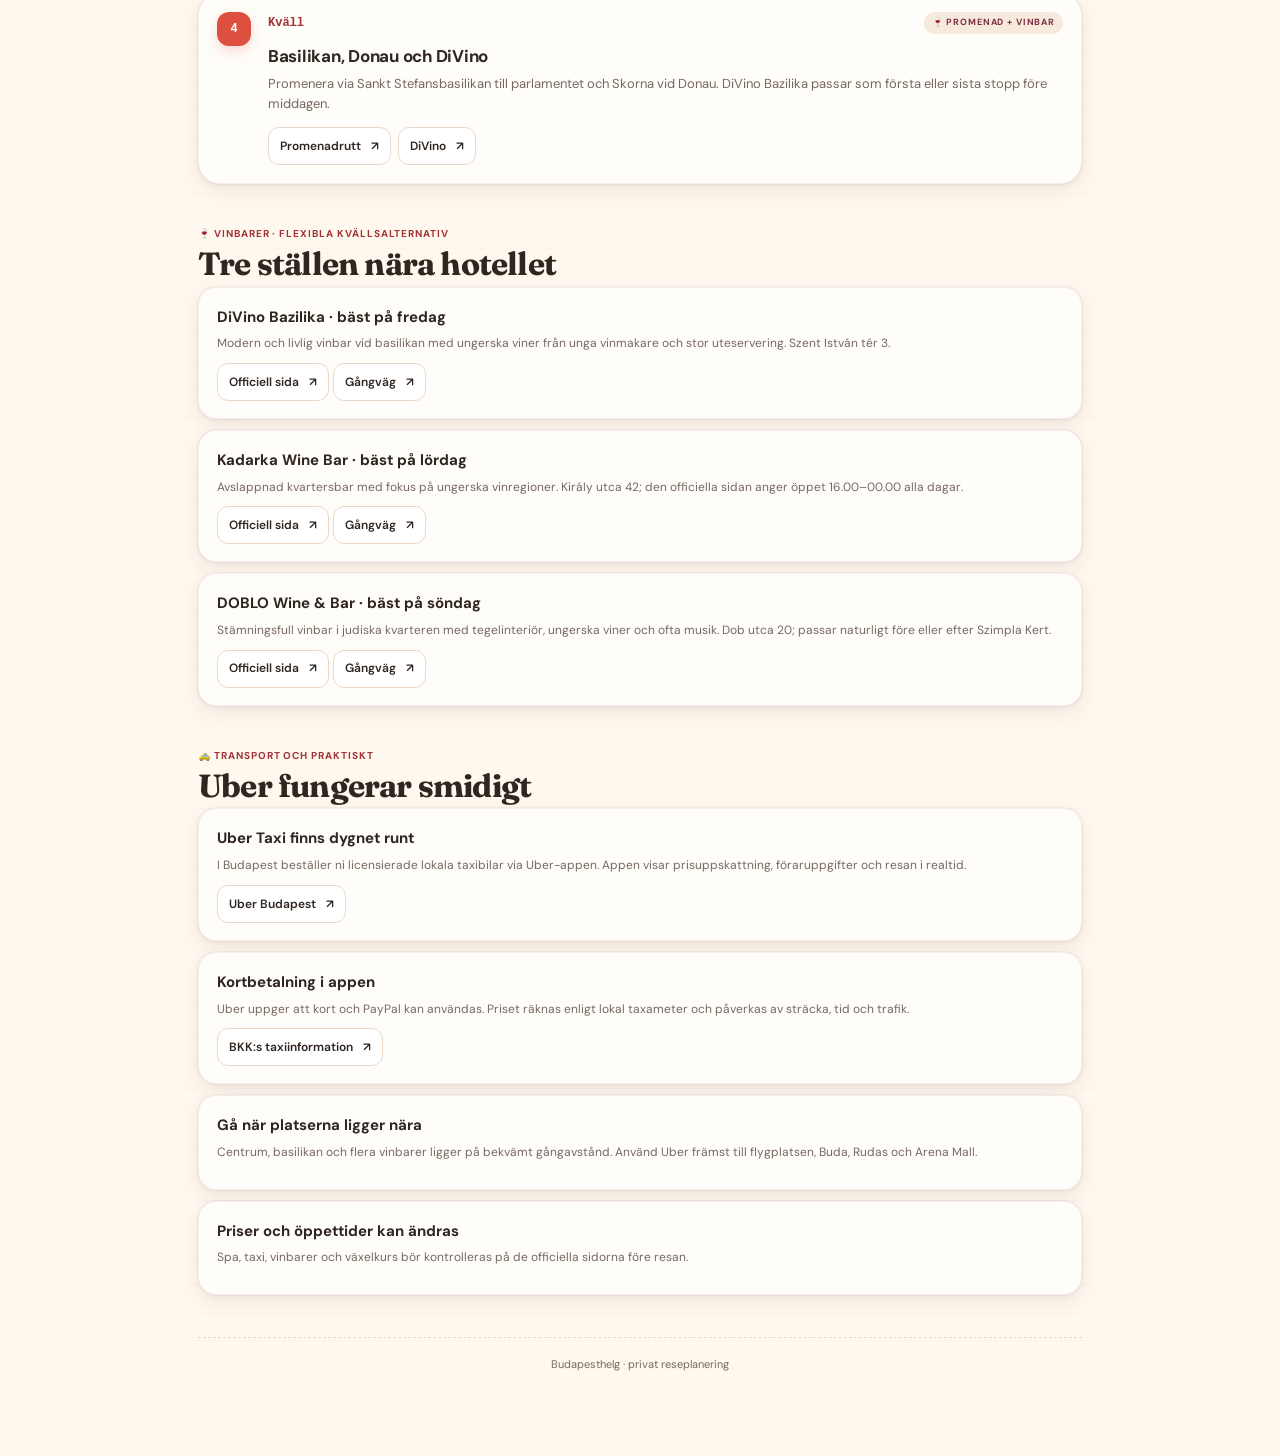
==== commit 6c5d59cd: "Add tonight's Danube cruise comparison" ====
--- a/index.html
+++ b/index.html
@@ -13,9 +13,10 @@
 <body class="itinerary-page">
 <main class="app">
   <nav class="site-nav" aria-label="Huvudnavigering">
-    <a href="./" class="active">🗓️ Helgplan</a>
-    <a href="restaurants.html">🍽️ Restauranger</a>
-    <a href="bars.html">🍸 Uteserveringar</a>
+    <a href="./" class="active">🗓️ Plan</a>
+    <a href="restaurants.html">🍽️ Mat</a>
+    <a href="bars.html">🍸 Barer</a>
+    <a href="cruises.html">🚢 Kryssningar</a>
   </nav>
   <header class="hero hero-plan">
     <div class="eyebrow">🇭🇺 Budapest · 3 nätter · fredag–måndag</div>
--- a/theme.css
+++ b/theme.css
@@ -372,14 +372,67 @@
 .bar-facts span{padding:5px 8px;border-radius:999px;background:var(--soft);color:var(--wine);font-size:10px;font-weight:600}
 .bar-plan{margin-top:48px}
 
+/* Danube cruise comparison */
+.cruises-page .hero::before{
+  background:
+    linear-gradient(100deg,rgba(13,47,68,.96) 0%,rgba(20,67,91,.88) 56%,rgba(20,67,91,.58) 100%),
+    url('assets/parliament.webp') center 42%/cover;
+}
+.cruises-page .hero::after{border-color:rgba(255,255,255,.11);box-shadow:-170px 210px 0 -75px rgba(244,185,66,.62)}
+.cruises-page .hero h1{max-width:730px}
+.cruise-alert{border-color:rgba(184,107,30,.3);background:#fff0c9}
+.cruise-alert::before{content:""}
+.cruise-alert{padding-left:20px}
+.cruise-alert a{color:#6d4111;font-weight:700}
+.cruise-verdict{display:grid;grid-template-columns:minmax(0,1.55fr) minmax(230px,.75fr);gap:14px;margin:28px 0;padding:22px;border:1px solid rgba(21,63,89,.13);border-radius:26px;background:linear-gradient(135deg,#eaf4f6,#fffaf2);box-shadow:var(--shadow)}
+.verdict-copy p,.verdict-alt p{margin:7px 0 0;color:var(--muted);font-size:13px}
+.verdict-actions{display:flex;flex-wrap:wrap;gap:8px;margin-top:16px}
+.verdict-actions a{display:inline-flex;align-items:center;justify-content:center;min-height:40px;padding:9px 13px;border:1px solid rgba(21,63,89,.18);border-radius:12px;background:#fff;color:#153f59;font-size:12px;font-weight:700;text-decoration:none}
+.verdict-actions a.primary{border-color:#153f59;background:#153f59;color:#fff}
+.verdict-actions a::after{content:"↗";margin-left:6px}
+.verdict-alt{align-self:stretch;padding:17px;border-radius:19px;background:#153f59;color:#fff}
+.verdict-alt span{display:block;color:rgba(255,255,255,.7);font-size:10px;font-weight:700;letter-spacing:.09em;text-transform:uppercase}
+.verdict-alt strong{display:block;margin-top:8px;font-family:'Fraunces',Georgia,serif;font-size:23px;line-height:1.1}
+.verdict-alt p{color:rgba(255,255,255,.78)}
+.cruise-table-wrap{max-width:100%;overflow-x:auto;border:1px solid rgba(21,63,89,.12);border-radius:20px;background:var(--card);box-shadow:var(--shadow);scrollbar-width:thin}
+.cruise-table{width:100%;min-width:830px;border-collapse:collapse;font-size:12px}
+.cruise-table th,.cruise-table td{padding:13px 14px;border-bottom:1px solid var(--line);text-align:left;vertical-align:top}
+.cruise-table th{background:#edf5f7;color:#153f59;font-size:9px;letter-spacing:.09em;text-transform:uppercase}
+.cruise-table tbody tr:last-child td{border-bottom:0}
+.cruise-table tr.best td{background:#fff8df}
+.cruise-table td:last-child{color:var(--good);font-weight:700}
+.table-note{margin:9px 3px 0;color:var(--muted);font-size:10px}
+.swipe-hint{display:none;margin:-6px 2px 8px;color:#17465f;font-size:10px;font-weight:700;text-align:right}
+.cruise-grid{display:grid;grid-template-columns:repeat(2,minmax(0,1fr));gap:15px}
+.cruise-card{min-width:0;padding:18px;border:1px solid rgba(21,63,89,.11);border-radius:var(--radius);background:var(--card);box-shadow:var(--shadow);transition:transform .2s ease,box-shadow .2s ease}
+.cruise-card:hover{transform:translateY(-2px);box-shadow:var(--shadow-hover)}
+.cruise-card.featured{border-color:rgba(244,185,66,.62);background:linear-gradient(180deg,#fff9e8,#fffdf9 38%)}
+.cruise-card.dinner{border-color:rgba(123,45,67,.16)}
+.cruise-card.premium{background:linear-gradient(180deg,#fff4ef,#fffdf9 38%)}
+.cruise-card-head{display:flex;align-items:center;justify-content:space-between;gap:10px;margin-bottom:13px}
+.cruise-icon{display:grid;place-items:center;width:44px;height:44px;flex:none;border-radius:15px;background:#e7f2f5;font-size:23px;box-shadow:inset 0 0 0 1px rgba(21,63,89,.08)}
+.cruise-icon.sunset{background:#fff0c8}.cruise-icon.value{background:#e8f4ed}.cruise-icon.drinks{background:#f7e8ef}.cruise-icon.dinner-icon{background:#f6e7e3}.cruise-icon.romance{background:#eee5f3}
+.live-status{max-width:70%;padding:6px 9px;border-radius:999px;background:var(--goodBg);color:var(--good);font-size:9px;font-weight:700;line-height:1.2;text-align:center}
+.cruise-card h3{margin:5px 0 0;color:var(--text);font-family:'Fraunces',Georgia,serif;font-size:22px;line-height:1.12;letter-spacing:-.025em}
+.cruise-card>p{margin:13px 0 0;color:var(--muted);font-size:12px}
+.cruise-facts{display:flex;flex-wrap:wrap;gap:6px;margin-top:12px}
+.cruise-facts span{padding:5px 8px;border-radius:999px;background:#edf5f7;color:#17465f;font-size:10px;font-weight:700}
+.cruise-fit{margin-top:12px;padding:11px 12px;border-radius:13px;background:var(--soft);color:#5f5047;font-size:11px}
+.cruise-fit strong{color:var(--text)}
+.sold-out-note{margin-top:22px;border-color:rgba(123,45,67,.16);background:#f7edf0}
+.sold-out-note::before{content:"⏱️"}
+.sold-out-note strong{color:var(--wine)}
+.sold-out-note p{color:#6f5961}
+.cruise-practical{margin-top:42px}
+
 .footer{margin-top:42px;padding-top:18px;border-top:1px dashed var(--line);color:var(--muted);font-size:11px;text-align:center}
 
 :focus-visible{outline:3px solid rgba(244,185,66,.9);outline-offset:3px}
 
 @media(max-width:680px){
   .app{padding:12px 12px 52px}
-  .site-nav{margin-bottom:12px}
-  .site-nav a{padding:9px 10px;font-size:12px}
+  .site-nav{display:grid;grid-template-columns:repeat(4,minmax(0,1fr));width:100%;margin-bottom:12px}
+  .site-nav a{justify-content:center;min-width:0;padding:9px 5px;font-size:11px;text-align:center}
   .hero{padding:30px 22px;border-radius:26px}
   .hero::after{right:-118px;top:-110px}
   .hero h1{font-size:clamp(34px,12vw,49px)}
@@ -416,10 +469,16 @@
   .bar-list{grid-template-columns:1fr}
   .bar-card{padding:15px 14px}
   .bar-photo{height:205px;margin:-15px -14px 16px}
+  .cruises-page .hero h1{font-size:clamp(33px,10.4vw,45px);overflow-wrap:anywhere;text-wrap:wrap}
+  .cruise-verdict{grid-template-columns:1fr;padding:17px}
+  .cruise-grid{grid-template-columns:1fr}
+  .cruise-card{padding:15px 14px}
+  .cruise-table{min-width:780px}
+  .swipe-hint{display:block}
 }
 
 @media(max-width:390px){
-  .site-nav a{padding:9px 7px;font-size:11px}
+  .site-nav a{padding:9px 3px;font-size:10px}
   .hero-vibes span{font-size:11px}
   .metric strong{font-size:14px}
   .tabs button span{font-size:11px}
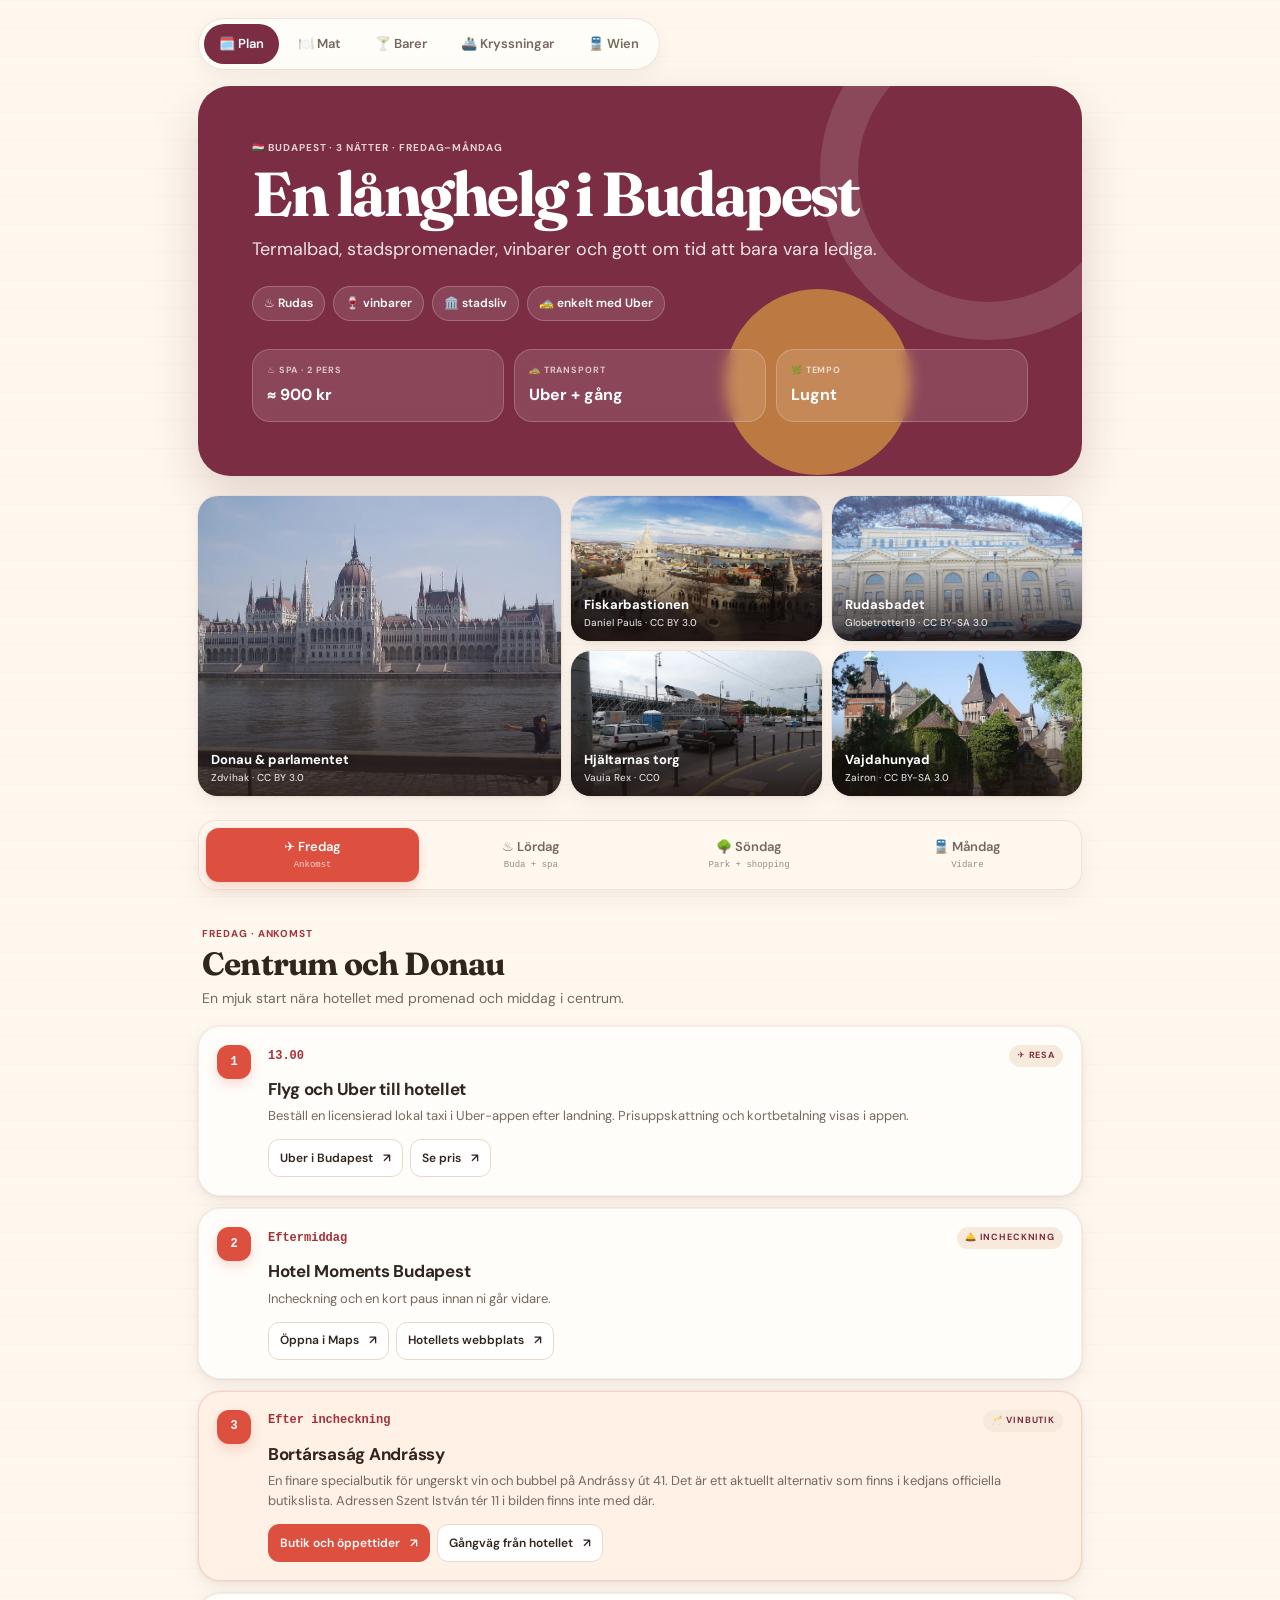
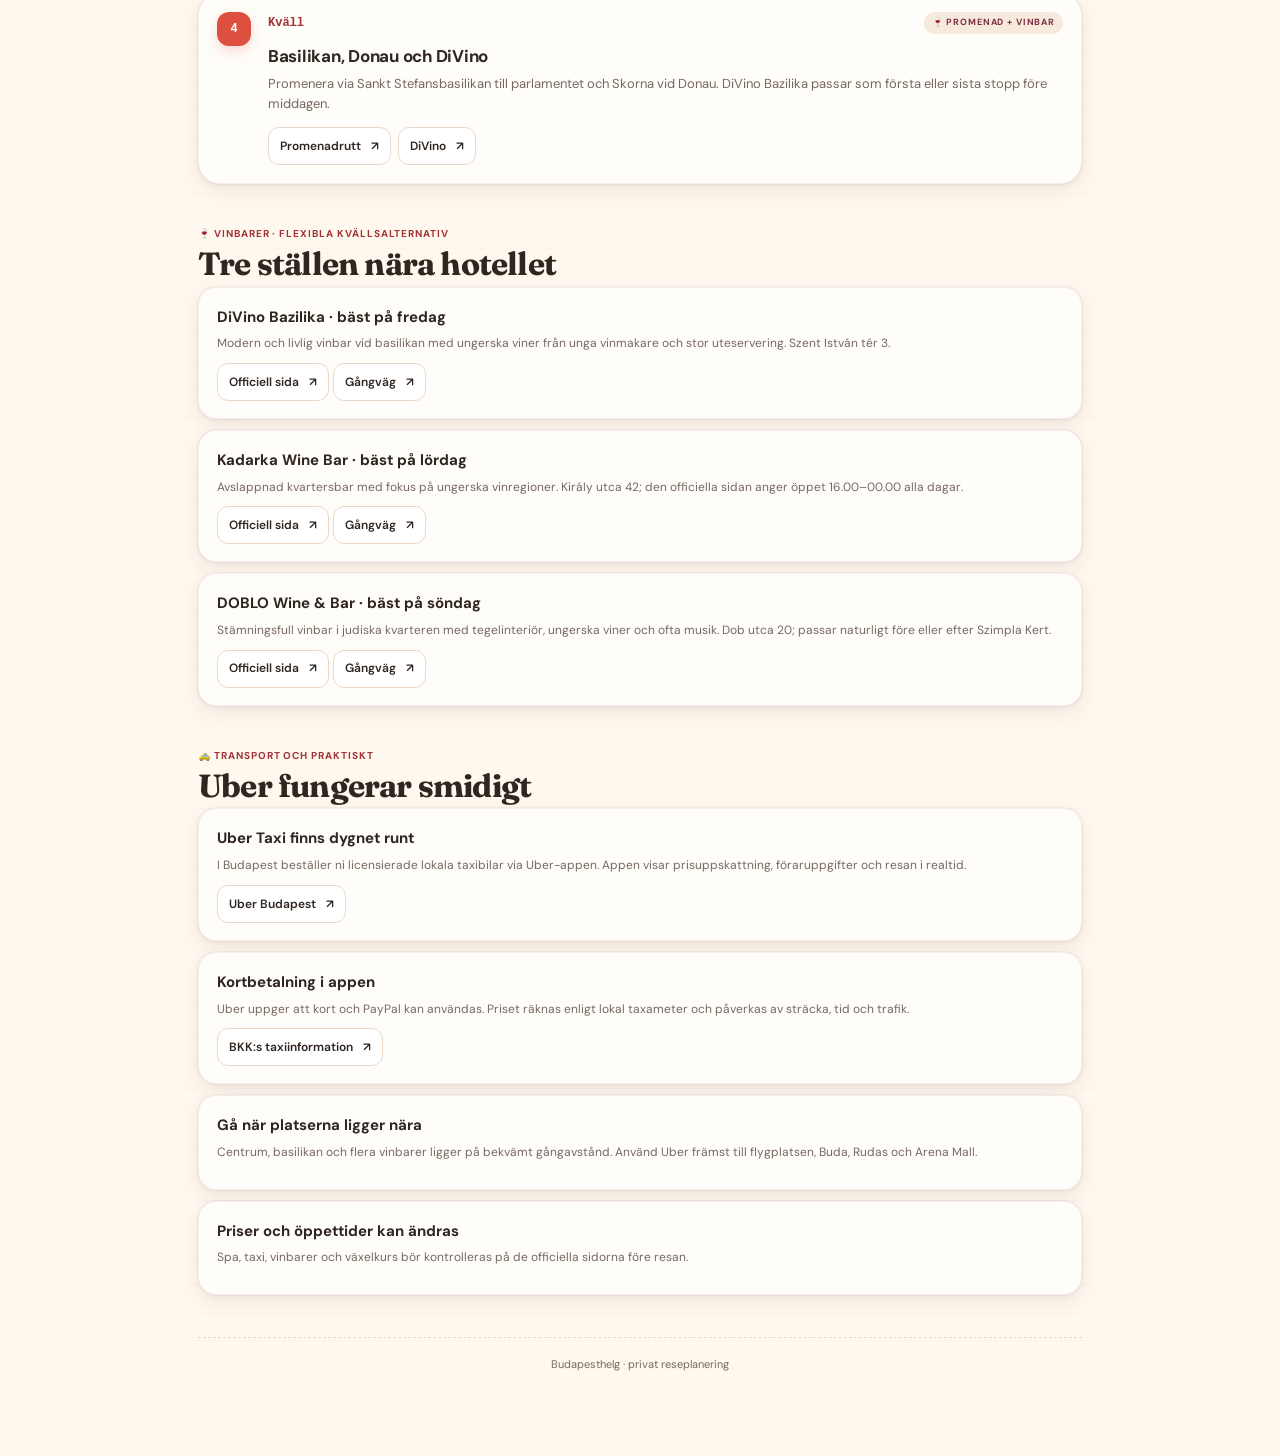
==== commit 95b079cf: "Add live Budapest to Vienna travel guide" ====
--- a/index.html
+++ b/index.html
@@ -17,6 +17,7 @@
     <a href="restaurants.html">🍽️ Mat</a>
     <a href="bars.html">🍸 Barer</a>
     <a href="cruises.html">🚢 Kryssningar</a>
+    <a href="vienna.html">🚆 Wien</a>
   </nav>
   <header class="hero hero-plan">
     <div class="eyebrow">🇭🇺 Budapest · 3 nätter · fredag–måndag</div>
@@ -92,7 +93,7 @@
     <div class="day-head"><div class="eyebrow">Måndag · Vidare</div><h2>Avresa mot Wien</h2><p>Håll morgonen enkel och lämna marginal för frukost, utcheckning och stationen.</p></div>
     <div class="schedule">
       <article class="item"><div class="num">1</div><div><div class="item-top"><span class="time">Morgon</span><span class="tag">Lugnt</span></div><h3>Frukost och utcheckning</h3><p>Kontrollera avgångsstation och tågläge kvällen före.</p></div></article>
-      <article class="item"><div class="num">2</div><div><div class="item-top"><span class="time">Därefter</span><span class="tag">✈️ Resa</span></div><h3>Tåg mot Wien</h3><p>Planera ankomst till stationen med god marginal.</p><div class="links"><a href="https://www.mavcsoport.hu/en" target="_blank">MÁV</a><a href="https://www.oebb.at/en/" target="_blank">ÖBB</a></div></div></article>
+      <article class="item feature"><div class="num">2</div><div><div class="item-top"><span class="time">Förstaval 11.45</span><span class="tag">🚆 Enkelresa</span></div><h3>Direkt till Wien</h3><p>RegioJet från Déli är bästa balansen mellan pris och tid. Railjet från Keleti är den enklaste reserven. Den separata Wien-guiden har livekontrollerade tider, priser, bagage och stationsvägar.</p><div class="links"><a href="vienna.html">Öppna Wien-guiden</a></div></div></article>
     </div>
   </section>
 
--- a/theme.css
+++ b/theme.css
@@ -386,6 +386,9 @@
 .cruise-alert a{color:#6d4111;font-weight:700}
 .cruise-verdict{display:grid;grid-template-columns:minmax(0,1.55fr) minmax(230px,.75fr);gap:14px;margin:28px 0;padding:22px;border:1px solid rgba(21,63,89,.13);border-radius:26px;background:linear-gradient(135deg,#eaf4f6,#fffaf2);box-shadow:var(--shadow)}
 .verdict-copy p,.verdict-alt p{margin:7px 0 0;color:var(--muted);font-size:13px}
+.booking-facts{display:grid;grid-template-columns:repeat(2,minmax(0,1fr));gap:7px;margin-top:14px}
+.booking-facts span{display:flex;flex-direction:column;min-width:0;padding:9px 11px;border:1px solid rgba(21,63,89,.11);border-radius:12px;background:rgba(255,255,255,.72);color:#153f59;font-size:12px;font-weight:700}
+.booking-facts b{margin-bottom:2px;color:var(--muted);font-size:8px;letter-spacing:.09em;text-transform:uppercase}
 .verdict-actions{display:flex;flex-wrap:wrap;gap:8px;margin-top:16px}
 .verdict-actions a{display:inline-flex;align-items:center;justify-content:center;min-height:40px;padding:9px 13px;border:1px solid rgba(21,63,89,.18);border-radius:12px;background:#fff;color:#153f59;font-size:12px;font-weight:700;text-decoration:none}
 .verdict-actions a.primary{border-color:#153f59;background:#153f59;color:#fff}
@@ -394,6 +397,7 @@
 .verdict-alt span{display:block;color:rgba(255,255,255,.7);font-size:10px;font-weight:700;letter-spacing:.09em;text-transform:uppercase}
 .verdict-alt strong{display:block;margin-top:8px;font-family:'Fraunces',Georgia,serif;font-size:23px;line-height:1.1}
 .verdict-alt p{color:rgba(255,255,255,.78)}
+.verdict-alt .booking-caveat{margin-top:13px;padding-top:12px;border-top:1px solid rgba(255,255,255,.16);font-size:10px}
 .cruise-table-wrap{max-width:100%;overflow-x:auto;border:1px solid rgba(21,63,89,.12);border-radius:20px;background:var(--card);box-shadow:var(--shadow);scrollbar-width:thin}
 .cruise-table{width:100%;min-width:830px;border-collapse:collapse;font-size:12px}
 .cruise-table th,.cruise-table td{padding:13px 14px;border-bottom:1px solid var(--line);text-align:left;vertical-align:top}
@@ -419,19 +423,79 @@
 .cruise-facts span{padding:5px 8px;border-radius:999px;background:#edf5f7;color:#17465f;font-size:10px;font-weight:700}
 .cruise-fit{margin-top:12px;padding:11px 12px;border-radius:13px;background:var(--soft);color:#5f5047;font-size:11px}
 .cruise-fit strong{color:var(--text)}
+.more-options{margin-top:22px;border-color:rgba(21,63,89,.14);background:#edf5f7}
+.more-options::before{content:"➕"}
+.more-options strong{color:#153f59}
+.more-options ul{margin:9px 0 0;padding-left:18px;color:#51646d;font-size:11px}
+.more-options li+li{margin-top:8px}
+.more-options b{color:var(--text)}
+.more-options a{color:#153f59;font-weight:700}
 .sold-out-note{margin-top:22px;border-color:rgba(123,45,67,.16);background:#f7edf0}
 .sold-out-note::before{content:"⏱️"}
 .sold-out-note strong{color:var(--wine)}
 .sold-out-note p{color:#6f5961}
 .cruise-practical{margin-top:42px}
 
+/* Budapest to Vienna travel guide */
+.vienna-page .hero::before{
+  background:
+    radial-gradient(circle at 78% 20%,rgba(244,185,66,.2),transparent 32%),
+    linear-gradient(135deg,#173d50 0%,#205d68 58%,#31756d 100%);
+}
+.vienna-page .hero::after{border-color:rgba(255,255,255,.1);box-shadow:-170px 210px 0 -75px rgba(244,185,66,.62)}
+.vienna-page .hero h1{max-width:760px}
+.vienna-verdict{display:grid;grid-template-columns:minmax(0,1.55fr) minmax(230px,.75fr);gap:14px;margin:28px 0;padding:22px;border:1px solid rgba(23,61,80,.13);border-radius:26px;background:linear-gradient(135deg,#e9f4f1,#fffaf2);box-shadow:var(--shadow)}
+.vienna-verdict>*{min-width:0}
+.vienna-verdict .verdict-alt{background:#173d50}
+.journey-line{display:flex;align-items:center;gap:7px;max-width:100%;margin-top:16px;padding:12px;overflow:hidden;border:1px solid rgba(23,61,80,.11);border-radius:15px;background:rgba(255,255,255,.75);color:#173d50}
+.journey-line span{min-width:0;font-size:10px;font-weight:600;line-height:1.35}
+.journey-line b{display:block;font-size:13px}
+.journey-line i{flex:none;color:#7b9b99;font-style:normal}
+.vienna-alert{border-color:rgba(23,61,80,.2);background:#eaf4f3}
+.vienna-alert::before{content:"📍"}
+.vienna-alert strong{color:#173d50}
+.vienna-alert p{color:#526b6e}
+.travel-table-wrap{max-width:100%;overflow-x:auto;border:1px solid rgba(23,61,80,.12);border-radius:20px;background:var(--card);box-shadow:var(--shadow);scrollbar-width:thin}
+.travel-table{width:100%;min-width:830px;border-collapse:collapse;font-size:12px}
+.travel-table th,.travel-table td{padding:13px 14px;border-bottom:1px solid var(--line);text-align:left;vertical-align:top}
+.travel-table th{background:#eaf4f3;color:#173d50;font-size:9px;letter-spacing:.09em;text-transform:uppercase}
+.travel-table tbody tr:last-child td{border-bottom:0}
+.travel-table tr.best td{background:#fff8df}
+.travel-table td small{display:block;margin-top:3px;color:var(--muted);font-size:9px}
+.travel-table td:last-child{color:var(--good);font-weight:700}
+.travel-grid{display:grid;grid-template-columns:repeat(2,minmax(0,1fr));gap:15px}
+.travel-card{min-width:0;padding:18px;border:1px solid rgba(23,61,80,.11);border-radius:var(--radius);background:var(--card);box-shadow:var(--shadow);transition:transform .2s ease,box-shadow .2s ease}
+.travel-card:hover{transform:translateY(-2px);box-shadow:var(--shadow-hover)}
+.travel-card.featured{border-color:rgba(244,185,66,.62);background:linear-gradient(180deg,#fff9e8,#fffdf9 38%)}
+.travel-card.bus-card{border-color:rgba(54,135,79,.2)}
+.travel-card-head{display:flex;align-items:center;justify-content:space-between;gap:10px;margin-bottom:13px}
+.travel-icon{display:grid;place-items:center;width:44px;height:44px;flex:none;border-radius:15px;background:#fff0c8;font-size:23px;box-shadow:inset 0 0 0 1px rgba(23,61,80,.07)}
+.travel-icon.rail{background:#e7f1f5}.travel-icon.value{background:#e8f4ed}.travel-icon.bus{background:#eef6e8}
+.travel-status{max-width:70%;padding:6px 9px;border-radius:999px;font-size:9px;font-weight:700;line-height:1.2;text-align:center}
+.travel-status.good{background:var(--goodBg);color:var(--good)}
+.travel-status.warning{background:#fff0c2;color:#76510a}
+.travel-status.danger{background:#f8e8e4;color:#943a34}
+.travel-card h3{margin:5px 0 0;color:var(--text);font-family:'Fraunces',Georgia,serif;font-size:22px;line-height:1.12;letter-spacing:-.025em}
+.travel-card>p{margin:12px 0 0;color:var(--muted);font-size:12px}
+.travel-card>p b{color:var(--text)}
+.travel-facts{display:flex;flex-wrap:wrap;gap:6px;margin-top:12px}
+.travel-facts span{padding:5px 8px;border-radius:999px;background:#eaf4f3;color:#17465f;font-size:10px;font-weight:700}
+.step-list{display:grid;gap:11px;margin:0;padding:0;list-style:none}
+.step-list li{display:grid;grid-template-columns:38px minmax(0,1fr);gap:13px;padding:17px 18px;border:1px solid rgba(23,61,80,.1);border-radius:18px;background:var(--card);box-shadow:var(--shadow)}
+.step-list li>span{display:grid;place-items:center;width:34px;height:34px;border-radius:12px;background:#173d50;color:#fff;font-size:12px;font-weight:700}
+.step-list strong{font-size:15px}
+.step-list p{margin:4px 0 0;color:var(--muted);font-size:12px}
+.source-links{display:flex;flex-wrap:wrap;gap:8px}
+.source-links a{display:inline-flex;align-items:center;justify-content:center;min-height:40px;padding:9px 13px;border:1px solid rgba(23,61,80,.17);border-radius:12px;background:#fff;color:#173d50;font-size:12px;font-weight:700;text-decoration:none}
+.source-links a::after{content:"↗";margin-left:6px}
+
 .footer{margin-top:42px;padding-top:18px;border-top:1px dashed var(--line);color:var(--muted);font-size:11px;text-align:center}
 
 :focus-visible{outline:3px solid rgba(244,185,66,.9);outline-offset:3px}
 
 @media(max-width:680px){
   .app{padding:12px 12px 52px}
-  .site-nav{display:grid;grid-template-columns:repeat(4,minmax(0,1fr));width:100%;margin-bottom:12px}
+  .site-nav{display:grid;grid-template-columns:repeat(5,minmax(0,1fr));width:100%;margin-bottom:12px}
   .site-nav a{justify-content:center;min-width:0;padding:9px 5px;font-size:11px;text-align:center}
   .hero{padding:30px 22px;border-radius:26px}
   .hero::after{right:-118px;top:-110px}
@@ -475,6 +539,15 @@
   .cruise-card{padding:15px 14px}
   .cruise-table{min-width:780px}
   .swipe-hint{display:block}
+  .vienna-page .hero h1{font-size:clamp(33px,10.4vw,45px);overflow-wrap:anywhere;text-wrap:wrap}
+  .vienna-verdict{grid-template-columns:minmax(0,1fr);padding:17px}
+  .journey-line{display:grid;grid-template-columns:repeat(2,minmax(0,1fr));align-items:start;overflow:visible}
+  .journey-line span{min-width:0;padding:4px}
+  .journey-line i{display:none}
+  .travel-grid{grid-template-columns:1fr}
+  .travel-card{padding:15px 14px}
+  .travel-table{min-width:780px}
+  .step-list li{grid-template-columns:34px minmax(0,1fr);gap:10px;padding:15px 13px}
 }
 
 @media(max-width:390px){
